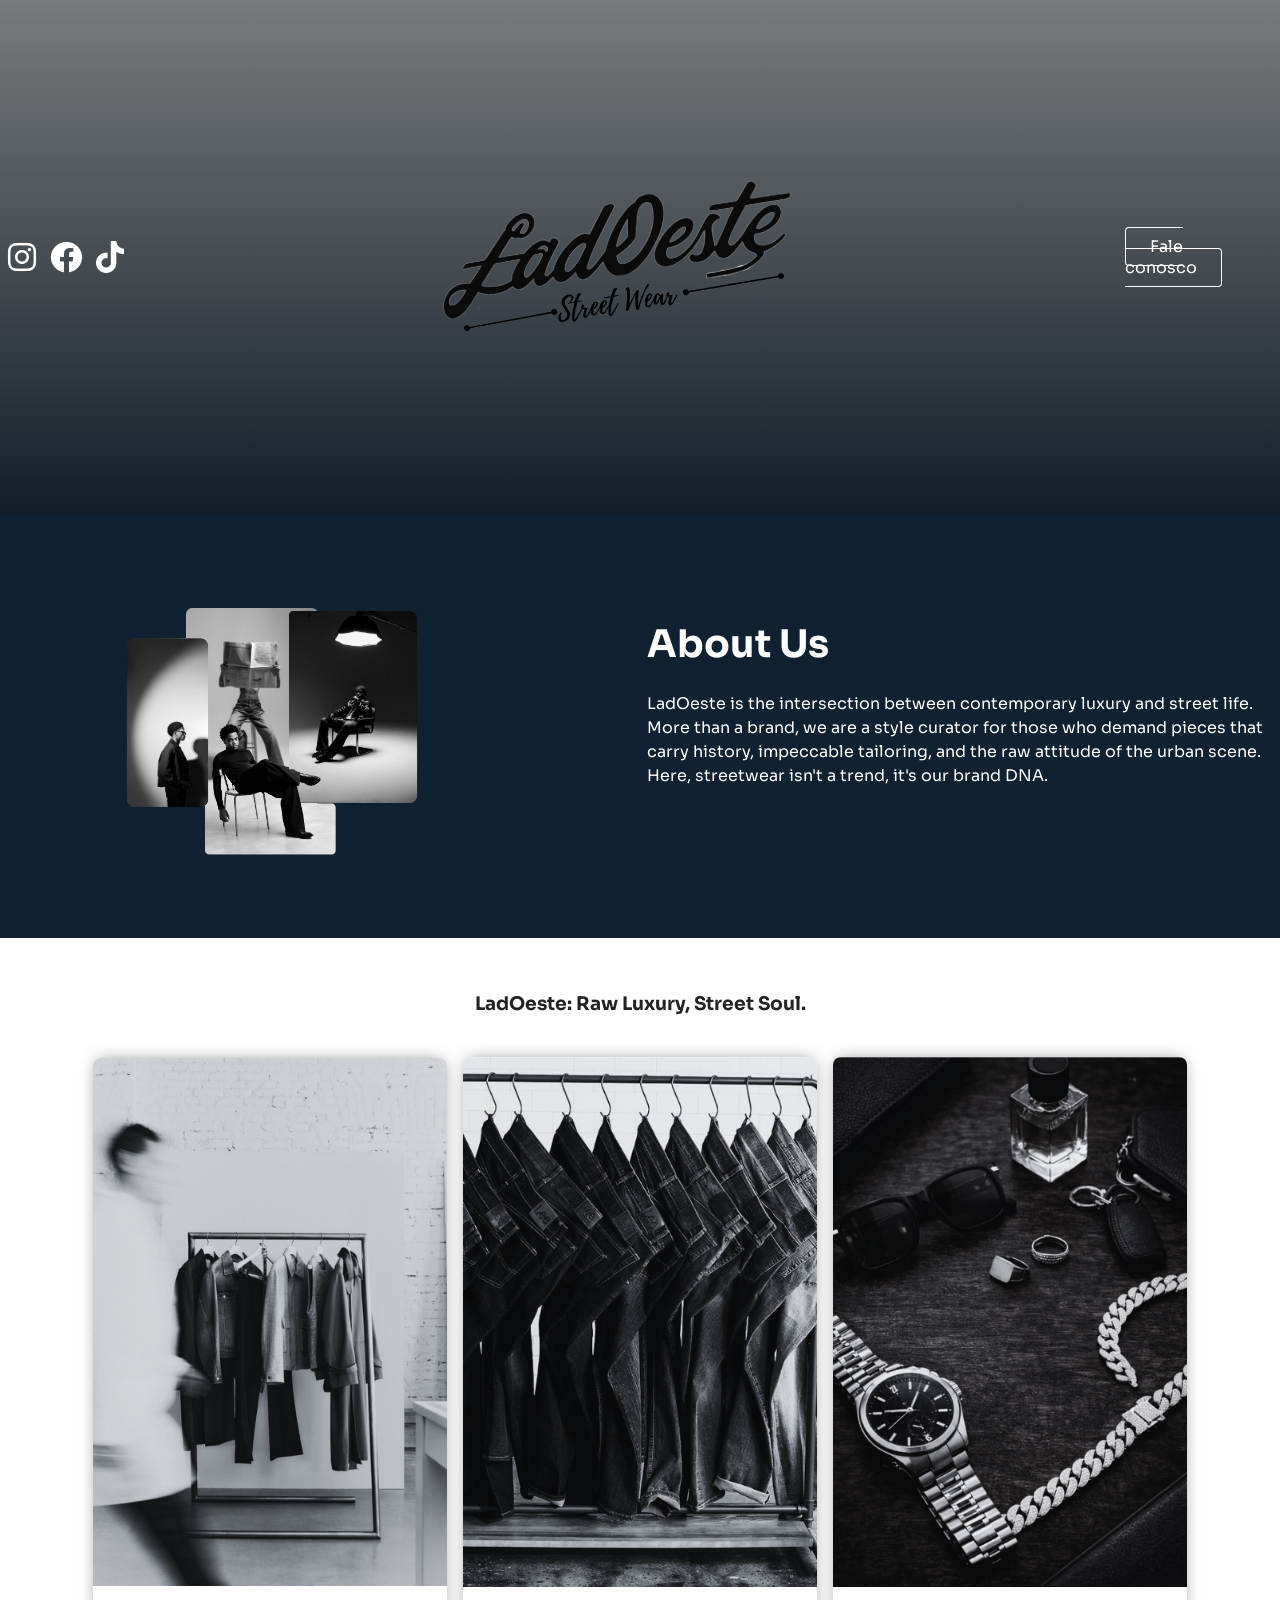
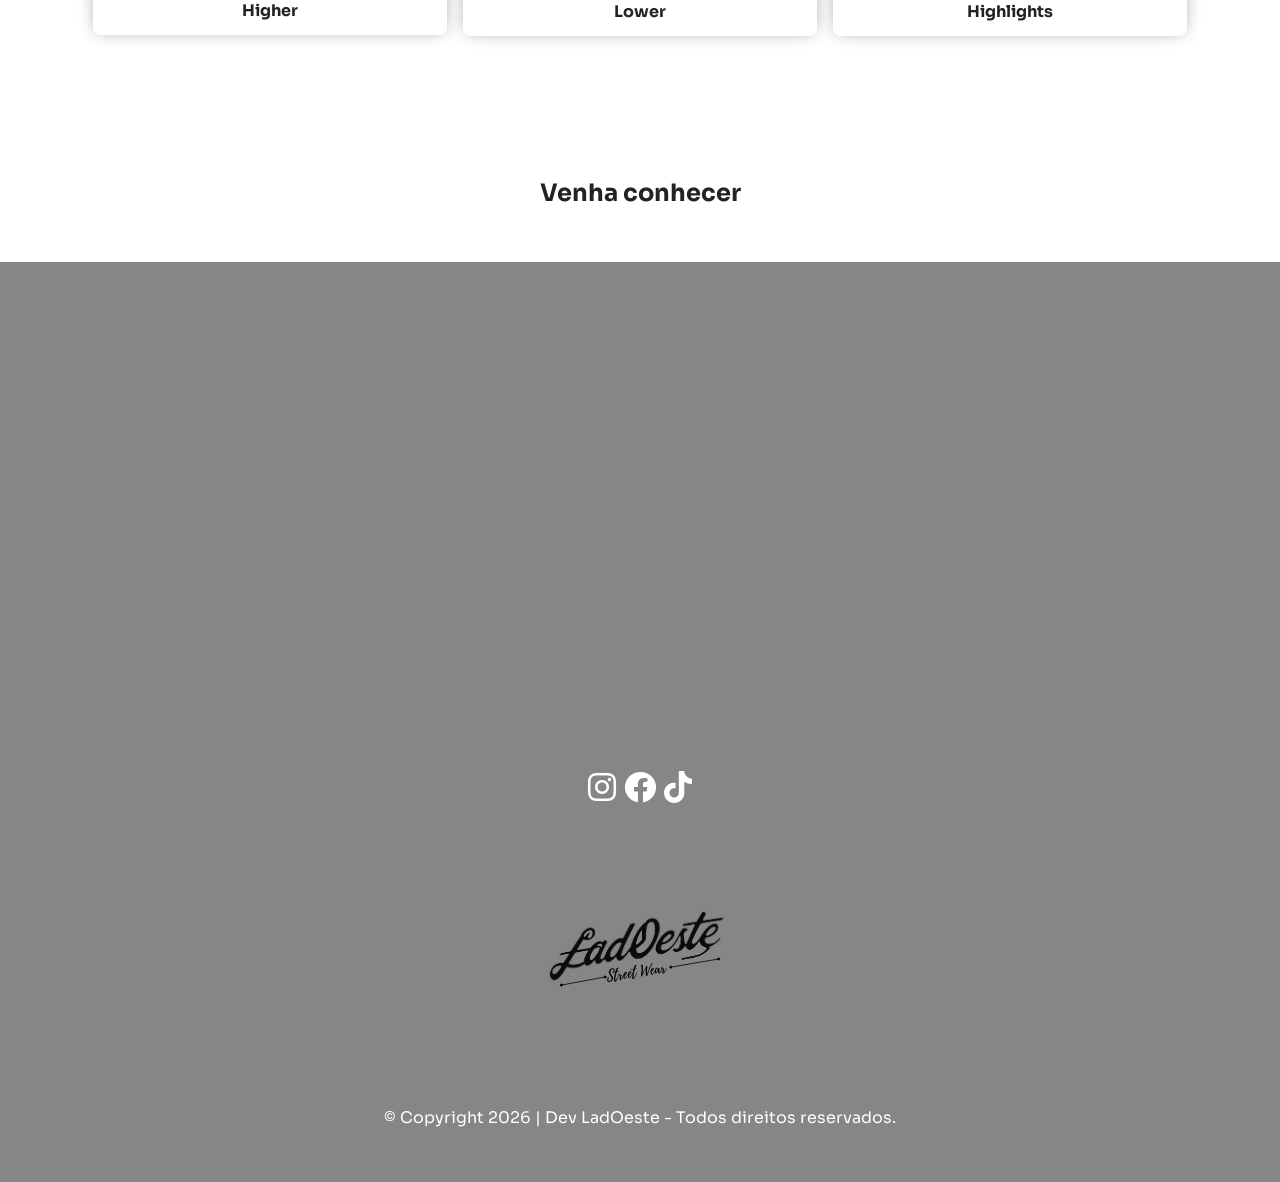
==== Barbearia/index.html @ 5b7f48ea "sdfg" ====
<!DOCTYPE html>
<html lang="pt-br">
<head>
  <meta charset="UTF-8">
  <meta name="viewport" content="width=device-width, initial-scale=1.0">

  <link href="https://unpkg.com/aos@2.3.1/dist/aos.css" rel="stylesheet" />
  <link rel="preconnect" href="https://fonts.googleapis.com" />
  <link rel="preconnect" href="https://fonts.gstatic.com" crossorigin />
  <link href="https://fonts.googleapis.com/css2?family=Sora:wght@300;400;500;600&display=swap" rel="stylesheet" />

  <link rel="stylesheet" href="https://cdnjs.cloudflare.com/ajax/libs/font-awesome/6.0.0-beta3/css/all.min.css" integrity="sha512-Fo3rlrZj/k7ujTnHg4CGR2D7kSs0v4LLanw2qksYuRlEzO+tcaEPQogQ0KaoGN26/zrn20ImR1DfuLWnOo7aBA==" crossorigin="anonymous" referrerpolicy="no-referrer" />

  <link rel="stylesheet" href="style.css" />
  <script src="https://unpkg.com/aos@2.3.1/dist/aos.js"></script>


  <title>Dev LadOeste - Sua loja StreetWear!</title>
</head>
<body>
  <!-- HEADER -->
  <div class="bg-home">
    <header>

      <nav class="header-content container">
        <div class="header-icons" data-aos="fade-down">
          <a href="#">
           <i class="fa-brands fa-instagram fa-2x"></i>   
          </a>
          <a href="#">
            <i class="fa-brands fa-facebook fa-2x"></i>   
          </a>
          <a href="#">
            <i class="fa-brands fa-tiktok fa-2x"></i>   
          </a>
        </div>

        <div class="header-logo" data-aos="fade-up" data-aos-delay="300">
          <img 
            data-aos="flip-up"
            data-aos-delay="300"
            data-aos-duration="1500"
            src="assets/LadOeste.svg" 
            alt="Logo da LadOeste"
          />
        </div>

        <div data-aos="fade-down">
          <a class="header-button" href="#">
            Fale conosco
          </a>
        </div>

      </nav>

    
    </header>

  </div>

  <!-- ABOUT -->
  <section class="about">
    <div class="container about-content">
      <div data-aos="zoom-in" data-aos-delay="100">
        <img class="sobre"
          src="assets/sobre.svg" 
          alt="Imagem sobre a loja"
        />
      </div>

      <div 
        class="about-description"
        data-aos="zoom-out-left" data-aos-delay="250"
      >
        <h2>About Us</h2>
        <p>LadOeste is the intersection between contemporary luxury and street life. More than a brand, we are a style curator for those who demand pieces that carry history, impeccable tailoring, and the raw attitude of the urban scene. Here, streetwear isn't a trend, it's our brand DNA.</p>
      
      </div>

    </div>
  </section>

  <!-- SERVICES -->

  <section class="services">

    <div class="services-content container">
      <h3>LadOeste: Raw Luxury, Street Soul.</h3><br><br>
      
    </div>

    <section class="haircuts">

      <div class="haircut" data-aos="fade-up" data-aos-delay="150">
        <img
          src="assets/cima.png"
          alt="Parte de Cima"
        />
        <div class="haircut-info">
          <strong>Higher</strong>
        </div>
      </div>

      <div class="haircut" data-aos="fade-up" data-aos-delay="250">
        <img
          src="assets/baixo.png"
          alt="Parte de Baixo"
        />
        <div class="haircut-info">
          <strong>Lower</strong>
        </div>
      </div>

      <div class="haircut" data-aos="fade-up" data-aos-delay="400">
        <img
          src="assets/acessorios.png"
          alt="Acessórios"
        />
        <div class="haircut-info">
          <strong>Highlights</strong>

        </div>
      </div>

    </section>

  </section>

  <!-- FOOTER -->

  <div class="services">
    <h2>Venha conhecer</h2>
  </div>

  <iframe
  width="100%"
  src="https://www.google.com/maps/embed?pb=!1m18!1m12!1m3!1d7476.4115143508725!2d-54.58602051703828!3d-20.45674056051272!2m3!1f0!2f0!3f0!3m2!1i1024!2i768!4f13.1!3m3!1m2!1s0x9486e8954ac0b10d%3A0x7149aba0cb5688b8!2sShopping%20Campo%20Grande!5e0!3m2!1sen!2sbr!4v1688840244482!5m2!1sen!2sbr" width="600" height="450" style="border:0;" allowfullscreen="" loading="lazy" referrerpolicy="no-referrer-when-downgrade"></iframe>

  <footer class="footer">
    <div class="footer-icons">
      <a href="#">
        <i class="fa-brands fa-instagram fa-2x"></i>   
       </a>
       <a href="#">
         <i class="fa-brands fa-facebook fa-2x"></i>   
       </a>
       <a href="#">
         <i class="fa-brands fa-tiktok fa-2x"></i>   
       </a>
    </div>

    <div class="footer-logo">
      <img 
        src="assets/LadOeste.svg" 
        alt="Logo LadOeste"
      />
    </div>

    <p>© Copyright 2026 | Dev LadOeste - Todos direitos reservados.</p>
  </footer>

  <!-- Button Whatsapp -->

  <a 
   href="https://api.whatsapp.com/send?phone=5561999639758&text=Quero%20fazer%20um%20site%20hoje!"
   class="btn-whatsapp"
   target="_blank"
   data-aos="zoom-in-up" data-aos-delay="400"
  >
    <img src="assets/whatssapp.svg" alt="Botao whatsapp" />
    <span class="tooltip-text">Tire sua dúvida</span>
  </a>


  <script src="script.js"></script>
</body>
</html>
---- Barbearia/style.css ----
* {
  margin: 0;
  padding: 0;
  box-sizing: border-box;
  outline: 0;
}

header {
  width: 100%;
}

.header-content {
  display: flex;
  align-items: center;
  justify-content: space-between;
}

i {
  color: #FFF;
}

.header-icons {
  display: flex;
  gap: 14px;
}

.header-icons a:hover i {
  animation: translateY 0.8s infinite alternate;
  color: #d34040;
}

@keyframes translateY {
  from {
    transform: translateY(0) scale(1);
  }
  to {
    transform: translateY(-8px) scale(1.1);
  }
}
.header-button {
  border: 1px solid #FFF;
  padding: 8px 24px;
  border-radius: 4px;
  color: #FFF;
  background-color: transparent;
  transition: background-color 0.8s;
}

.header-button:hover {
  border: 1px solid #d34040;
  background-color: #d34040;
}

.header-logo {
  display: flex;
  align-items: center;
  justify-content: center;
  margin-top: 14px;
}
@media screen and (max-width: 768px) {
  .header-content {
    width: 100%;
    flex-direction: column;
    align-items: center;
    justify-content: center;
  }
  .header-content i {
    margin-top: 16px;
    font-size: 34px;
  }
  .header-logo img {
    width: 160px;
    margin-top: 10px;
  }
  .header-button {
    display: none;
  }
}
.container {
  max-width: 1440px;
  margin: 0 auto;
  padding: 0 8px;
}

.bg-home {
  position: relative;
}

.bg-home::before {
  content: "";
  display: block;
  position: absolute;
  background-image: linear-gradient(to bottom, rgba(6, 18, 30, 0.1), #06121e), url("./assets/bg.jpg");
  left: 0;
  top: 0;
  width: 100%;
  height: 100%;
  z-index: -1;
  background-size: cover;
  background-repeat: no-repeat;
  background-position: 50% 0;
  opacity: 0.9;
}

.hero {
  color: #FFF;
  min-height: 80vh;
  display: flex;
  flex-direction: column;
  align-items: center;
  justify-content: center;
  padding: 14px;
}
.hero h1 {
  text-align: center;
  line-height: 150%;
  max-width: 940px;
  font-size: 46px;
}
.hero p {
  text-align: center;
  margin: 14px 0;
}

.button-contact {
  padding: 14px 28px;
  color: #FFF;
  background-color: #d94140;
  border: 0;
  font-size: 18px;
  font-weight: 600;
  margin: 14px 0;
}

.button-contact:hover {
  animation: scaleButton 0.8s alternate infinite;
}

@keyframes scaleButton {
  from {
    transform: scale(1);
  }
  to {
    transform: scale(1.07);
  }
}
@media screen and (max-width: 768px) {
  .hero {
    min-height: 60vh;
  }
  .hero h1 {
    font-size: 34px;
    padding: 0 14px;
    width: 100%;
  }
  .hero p {
    font-size: 14px;
  }
}
@media screen and (max-width: 480px) {
  .hero h1 {
    font-size: 24px;
  }
}
.about {
  background-color: #102131;
  overflow: hidden;
  color: #FFF;
}

.about-content {
  display: flex;
  align-items: center;
  justify-content: center;
  gap: 14px;
  padding: 34px 14px 64px 14px;
}
.about-content img {
  max-width: 570px;
}

.about-content div {
  flex: 1;
}

.about-description h2 {
  font-size: 38px;
  margin-bottom: 24px;
}
.about-description p {
  margin-bottom: 14px;
  line-height: 150%;
}

@media screen and (max-width: 768px) {
  .about-content {
    flex-direction: column;
  }
}
.services {
  background-color: #FFF;
  color: #232224;
  display: flex;
  flex-direction: column;
  align-items: center;
  justify-content: center;
  padding: 54px 14px;
}

.services-content h2 {
  text-transform: uppercase;
  text-align: center;
  font-size: 38px;
  margin-bottom: 14px;
}

.services-content p {
  line-height: 150%;
  margin-bottom: 14px;
  text-align: center;
  max-width: 780px;
}

.haircuts {
  display: flex;
  justify-content: center;
  align-items: center;
  gap: 16px;
  padding: 0 44px 34px 44px;
}

.haircut {
  flex: 1;
  display: flex;
  flex-direction: column;
  background-color: #FFF;
  border-radius: 8px;
  box-shadow: 0px -1px 17px -4px rgba(0, 0, 0, 0.45);
  overflow: hidden;
}
.haircut img {
  width: 100%;
  max-width: 354px;
  transition: transform 0.2s;
}

.haircut img:hover {
  transform: scale(1.2);
  z-index: 1;
}

.haircut-info {
  width: 100%;
  display: flex;
  justify-content: center;
  padding: 14px;
  background-color: #FFF;
  z-index: 99;
  text-align: center;
  
}

.haircut-info button {
  color: #FFF;
  background-color: #d94140;
  padding: 4px 8px;
  border-radius: 4px;
  border: 0;
  cursor: default;
}

@media screen and (max-width: 768px) {
  .haircuts {
    flex-direction: column;
  }
  .haircut img {
    max-width: 740px;
  }
}
.footer {
  display: flex;
  flex-direction: column;
  align-items: center;
  justify-content: center;
  padding: 54px 0;
  gap: 24px;
  color: #ffffff;
}

.footer-icons {
  display: flex;
  gap: 8px;
  color: #FFF;
}

.footer-logo img{
    width: 200px;
}

.btn-whatsapp {
  position: fixed;
  bottom: 14px;
  right: 24px;
  z-index: 99;
}
.btn-whatsapp img {
  max-width: 74px;
  transition: transform 0.4s;
}
.btn-whatsapp img:hover {
  transform: scale(1.1);
}

.btn-whatsapp .tooltip-text {
  visibility: hidden;
  position: absolute;
  width: 120px;
  top: 8px;
  left: -144px;
  padding: 6px;
  border-radius: 8px;
  text-align: center;
  background-color: #232224;
  color: #FFF;
  opacity: 0;
  transition: opacity 0.4s;
}

.btn-whatsapp:hover .tooltip-text {
  visibility: visible;
  opacity: 1;
}

@media screen and (max-width: 768px) {
  .btn-whatsapp img {
    max-width: 64px;
  }
}
body {
  font-family: "Sora", sans-serif;
  width: 100%;
  height: 100vh;
  position: relative;
  background-color: #858686;
  cursor: url("./assets/pont.png"), auto;
}

button {
  font-family: "Sora", sans-serif;
  cursor: pointer;
}

svg {
  width: 100%;
}

img {
  width: 40%;
  height: auto;
}

a {
  cursor: pointer;
  text-decoration: none;
}/*# sourceMappingURL=style.css.map */

.sobre{
  width: 900px;
}
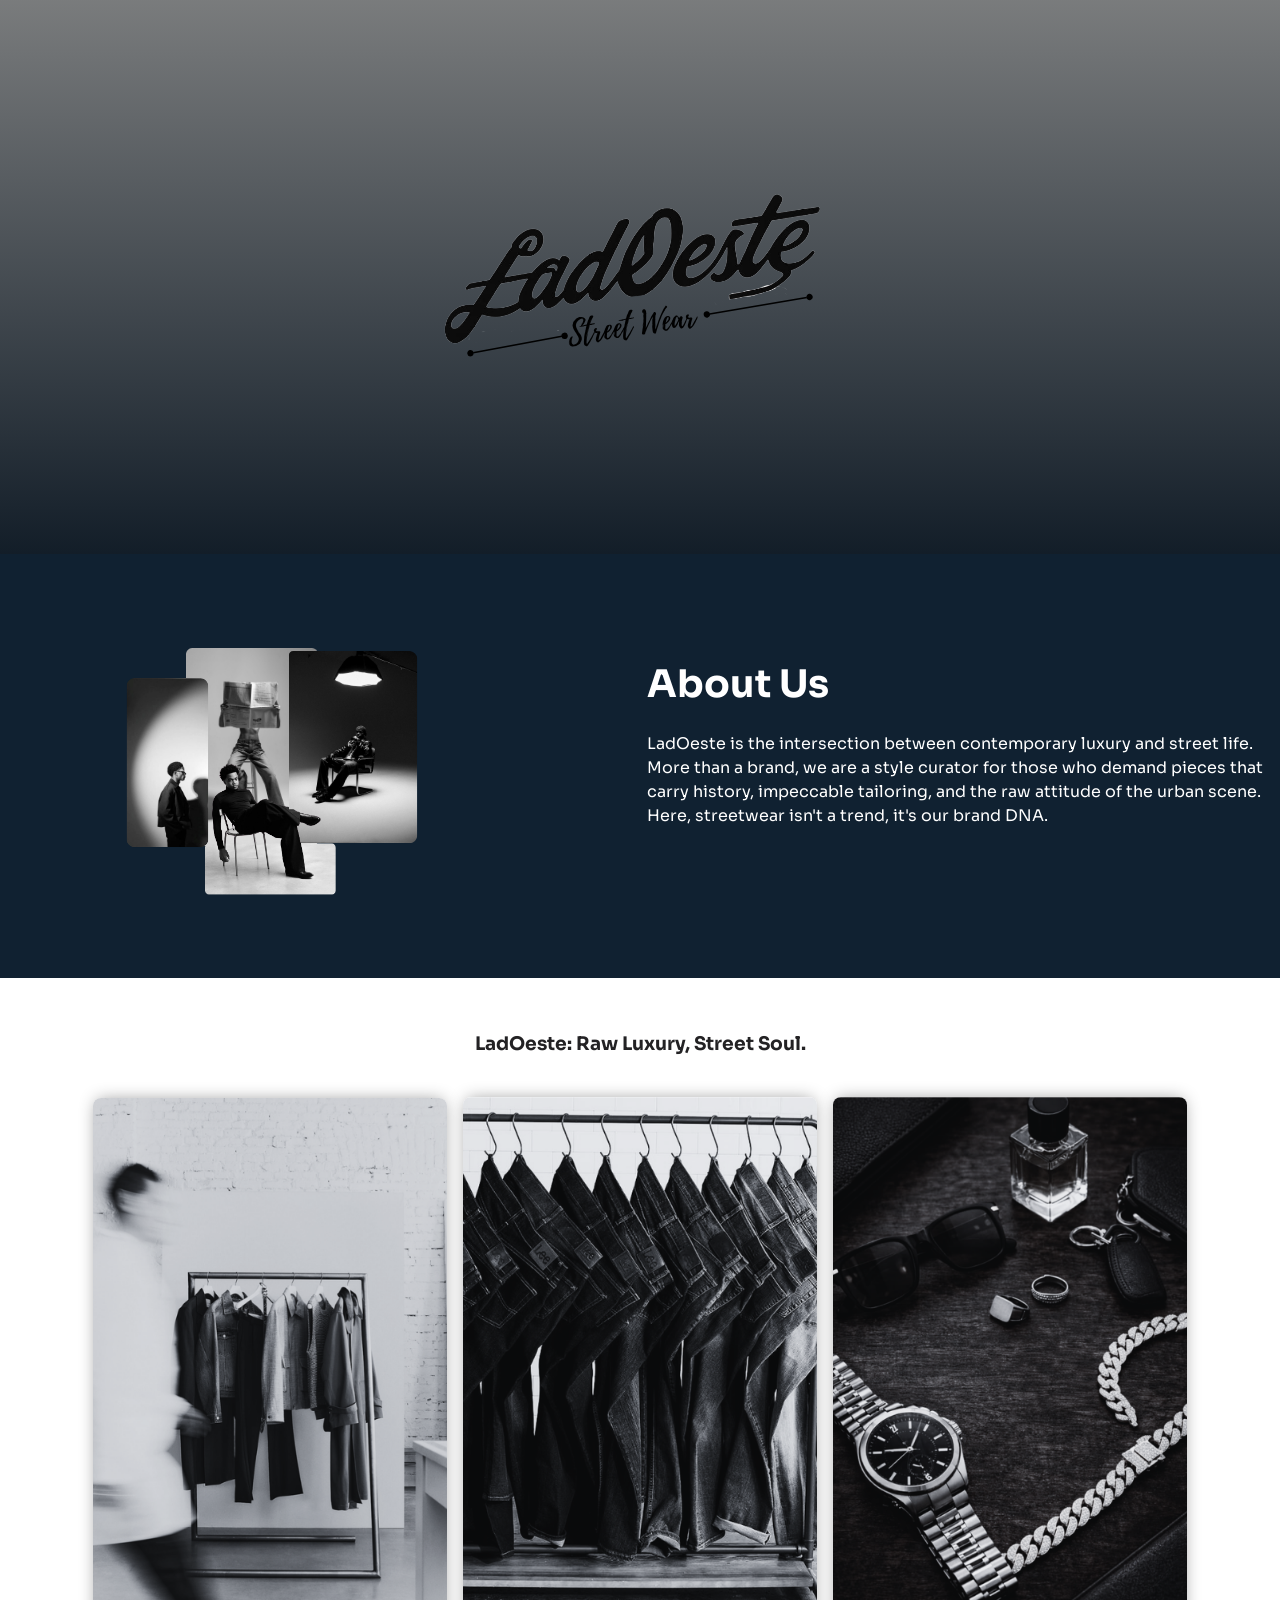
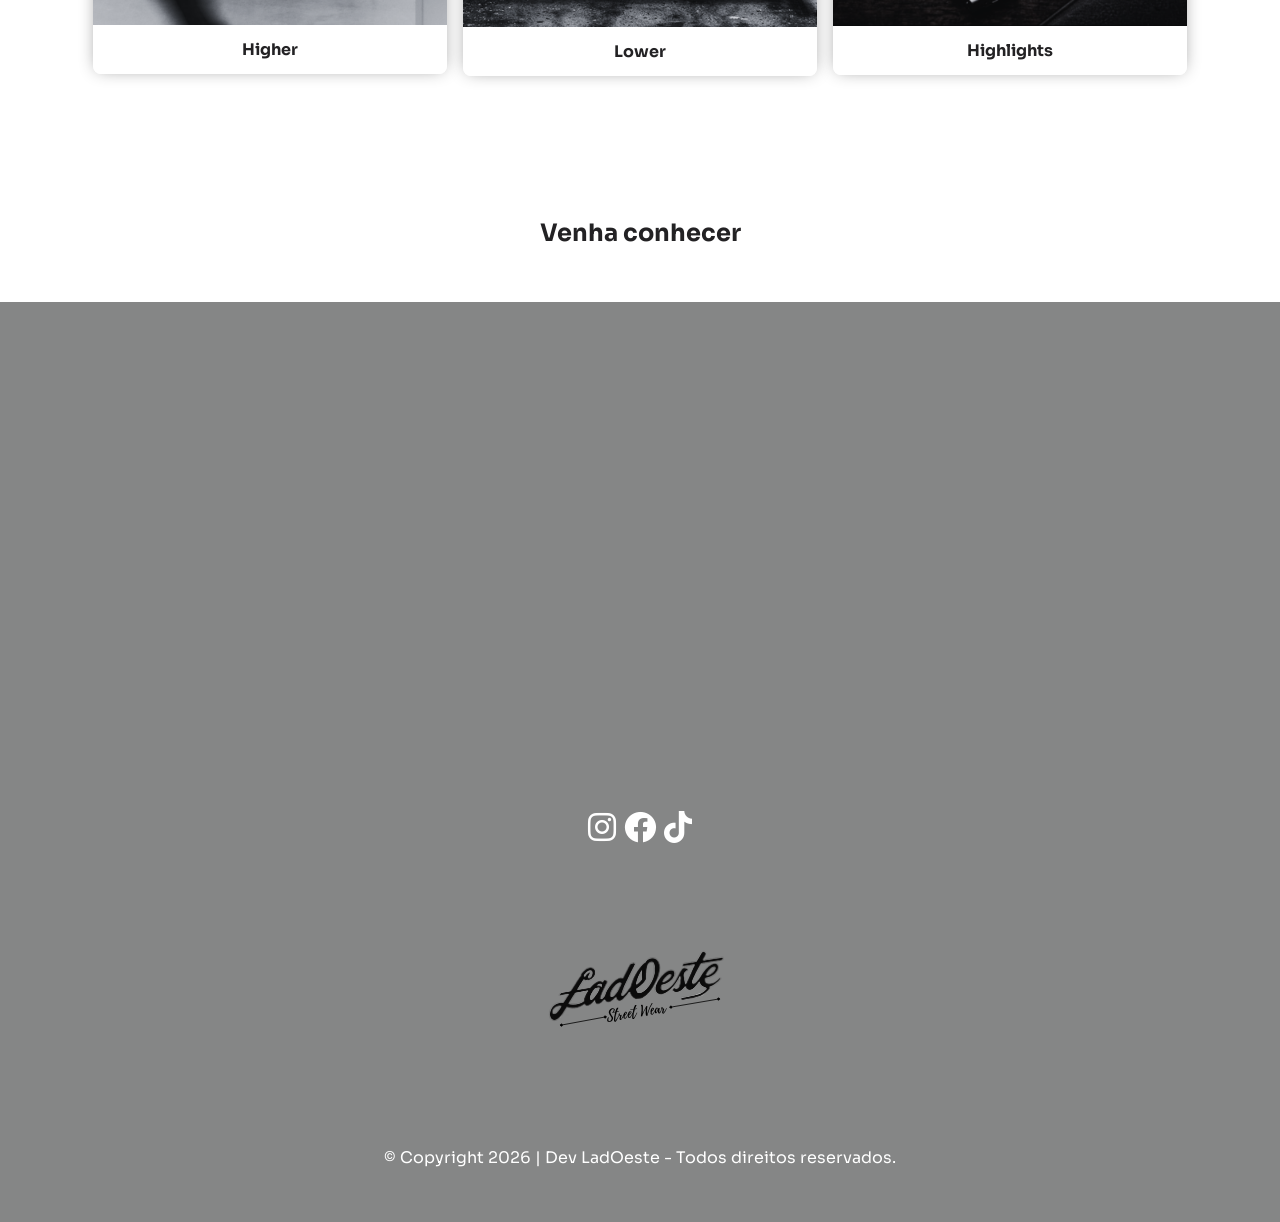
==== commit b6e95580: "Merge branch 'main' of https://github.com/arlinsonsant0s/LadOeste" ====
--- a/Barbearia/index.html
+++ b/Barbearia/index.html
@@ -24,15 +24,7 @@
 
       <nav class="header-content container">
         <div class="header-icons" data-aos="fade-down">
-          <a href="#">
-           <i class="fa-brands fa-instagram fa-2x"></i>   
-          </a>
-          <a href="#">
-            <i class="fa-brands fa-facebook fa-2x"></i>   
-          </a>
-          <a href="#">
-            <i class="fa-brands fa-tiktok fa-2x"></i>   
-          </a>
+         
         </div>
 
         <div class="header-logo" data-aos="fade-up" data-aos-delay="300">
@@ -46,9 +38,7 @@
         </div>
 
         <div data-aos="fade-down">
-          <a class="header-button" href="#">
-            Fale conosco
-          </a>
+          
         </div>
 
       </nav>
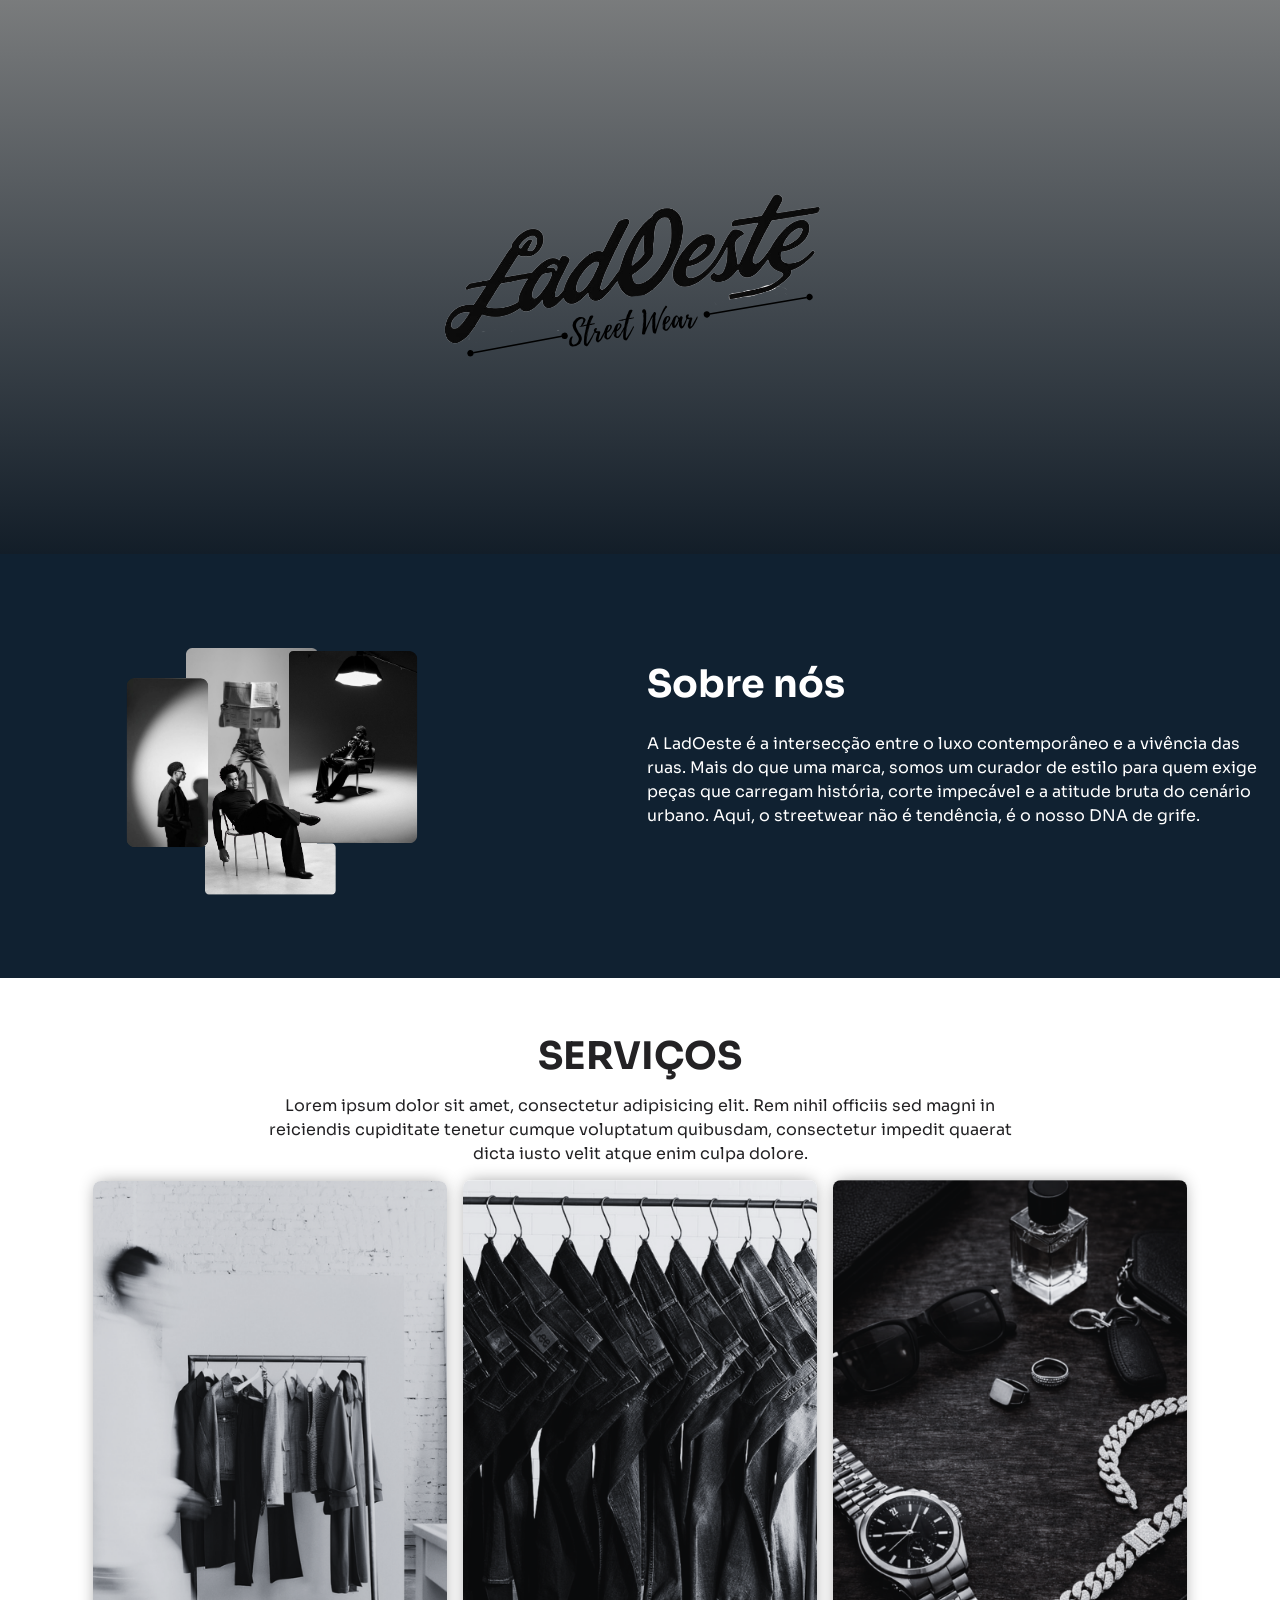
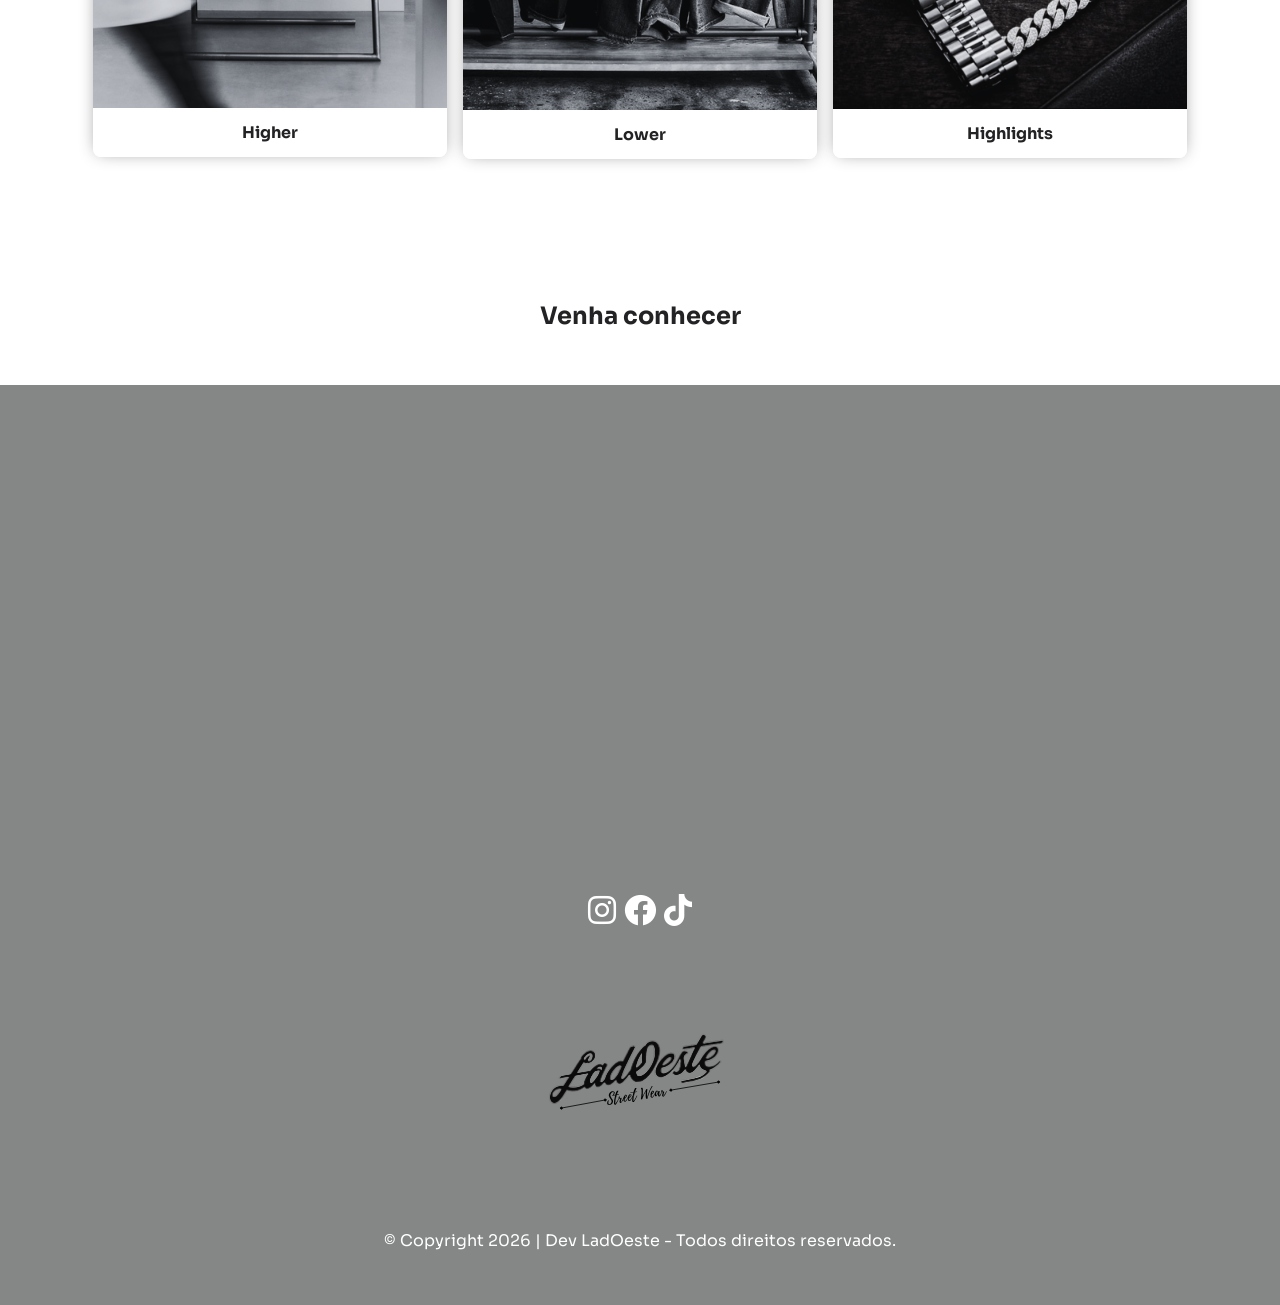
==== commit 09c04943: "oipa" ====
--- a/Barbearia/index.html
+++ b/Barbearia/index.html
@@ -62,8 +62,8 @@
         class="about-description"
         data-aos="zoom-out-left" data-aos-delay="250"
       >
-        <h2>About Us</h2>
-        <p>LadOeste is the intersection between contemporary luxury and street life. More than a brand, we are a style curator for those who demand pieces that carry history, impeccable tailoring, and the raw attitude of the urban scene. Here, streetwear isn't a trend, it's our brand DNA.</p>
+        <h2>Sobre nós</h2>
+        <p>A LadOeste é a intersecção entre o luxo contemporâneo e a vivência das ruas. Mais do que uma marca, somos um curador de estilo para quem exige peças que carregam história, corte impecável e a atitude bruta do cenário urbano. Aqui, o streetwear não é tendência, é o nosso DNA de grife.</p>
       
       </div>
 
@@ -75,8 +75,8 @@
   <section class="services">
 
     <div class="services-content container">
-      <h3>LadOeste: Raw Luxury, Street Soul.</h3><br><br>
-      
+      <h2>Serviços</h2>
+      <p>Lorem ipsum dolor sit amet, consectetur adipisicing elit. Rem nihil officiis sed magni in reiciendis cupiditate tenetur cumque voluptatum quibusdam, consectetur impedit quaerat dicta iusto velit atque enim culpa dolore.</p>
     </div>
 
     <section class="haircuts">
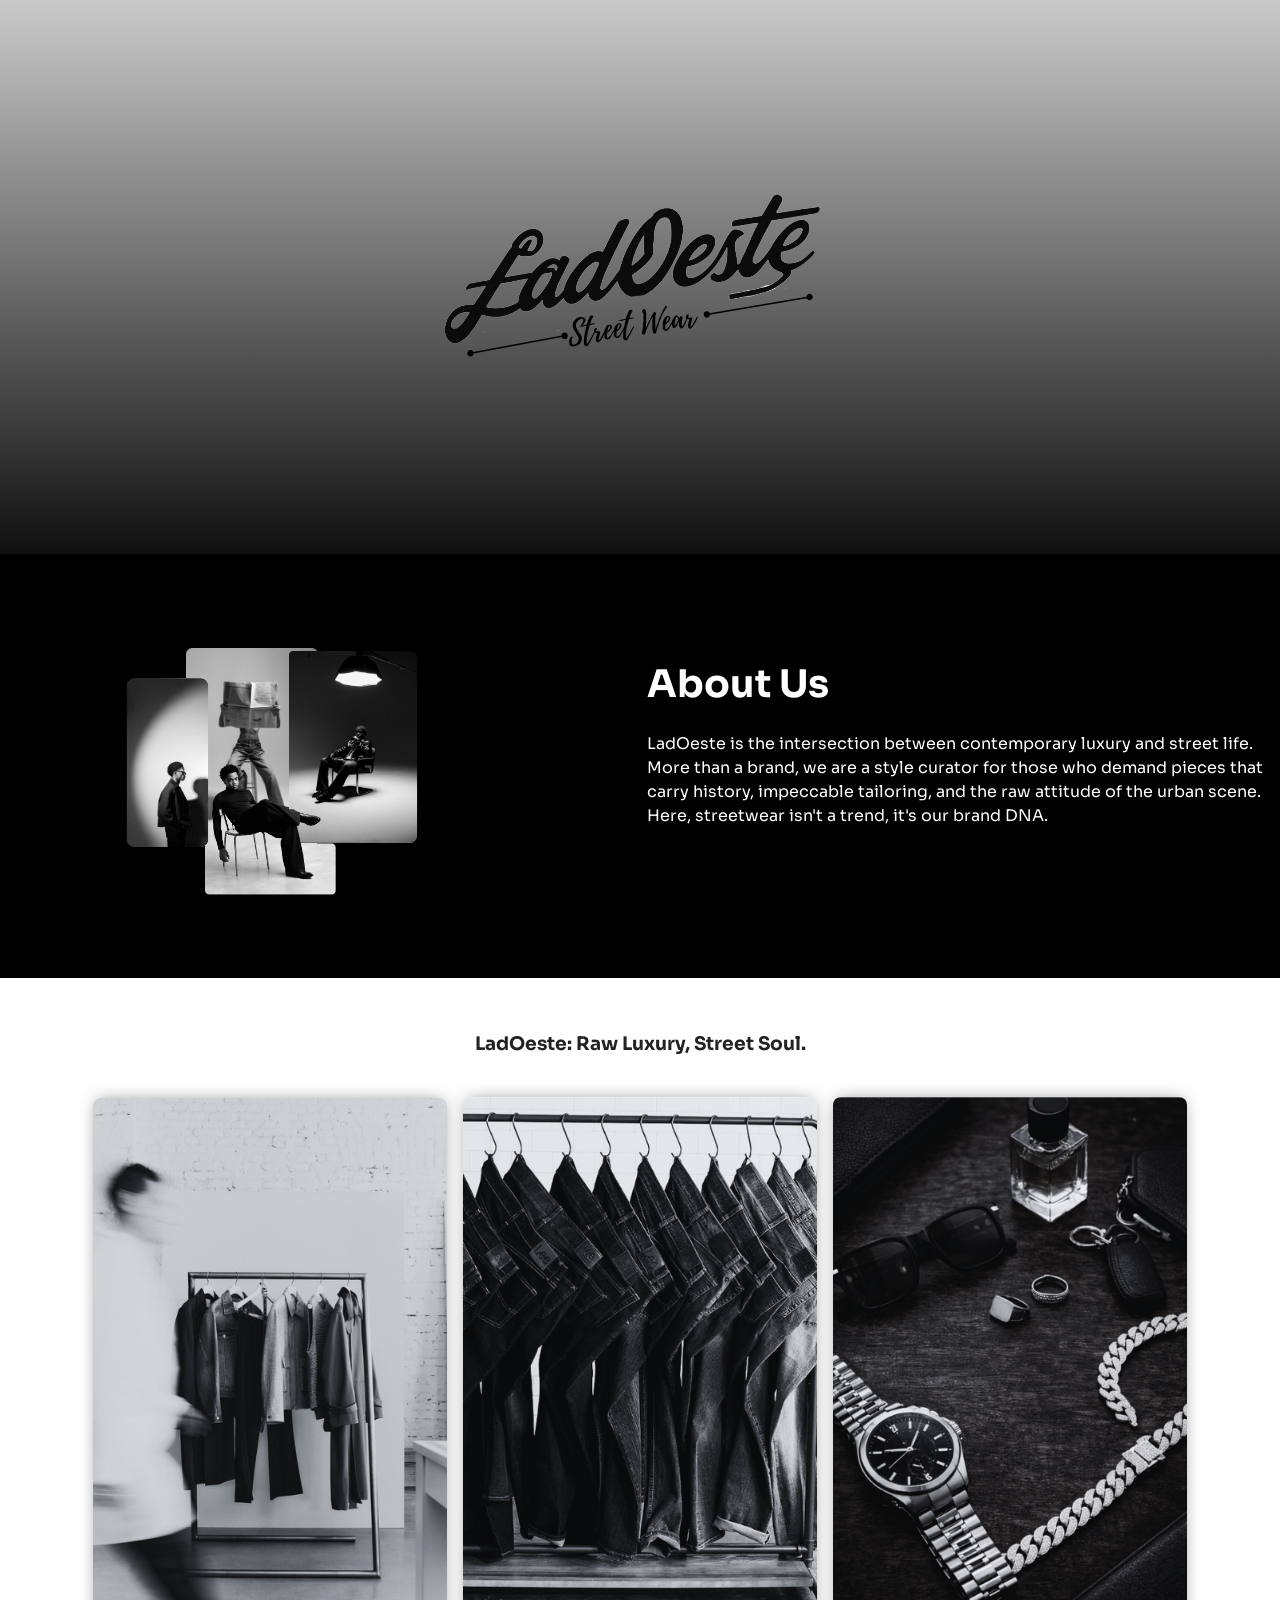
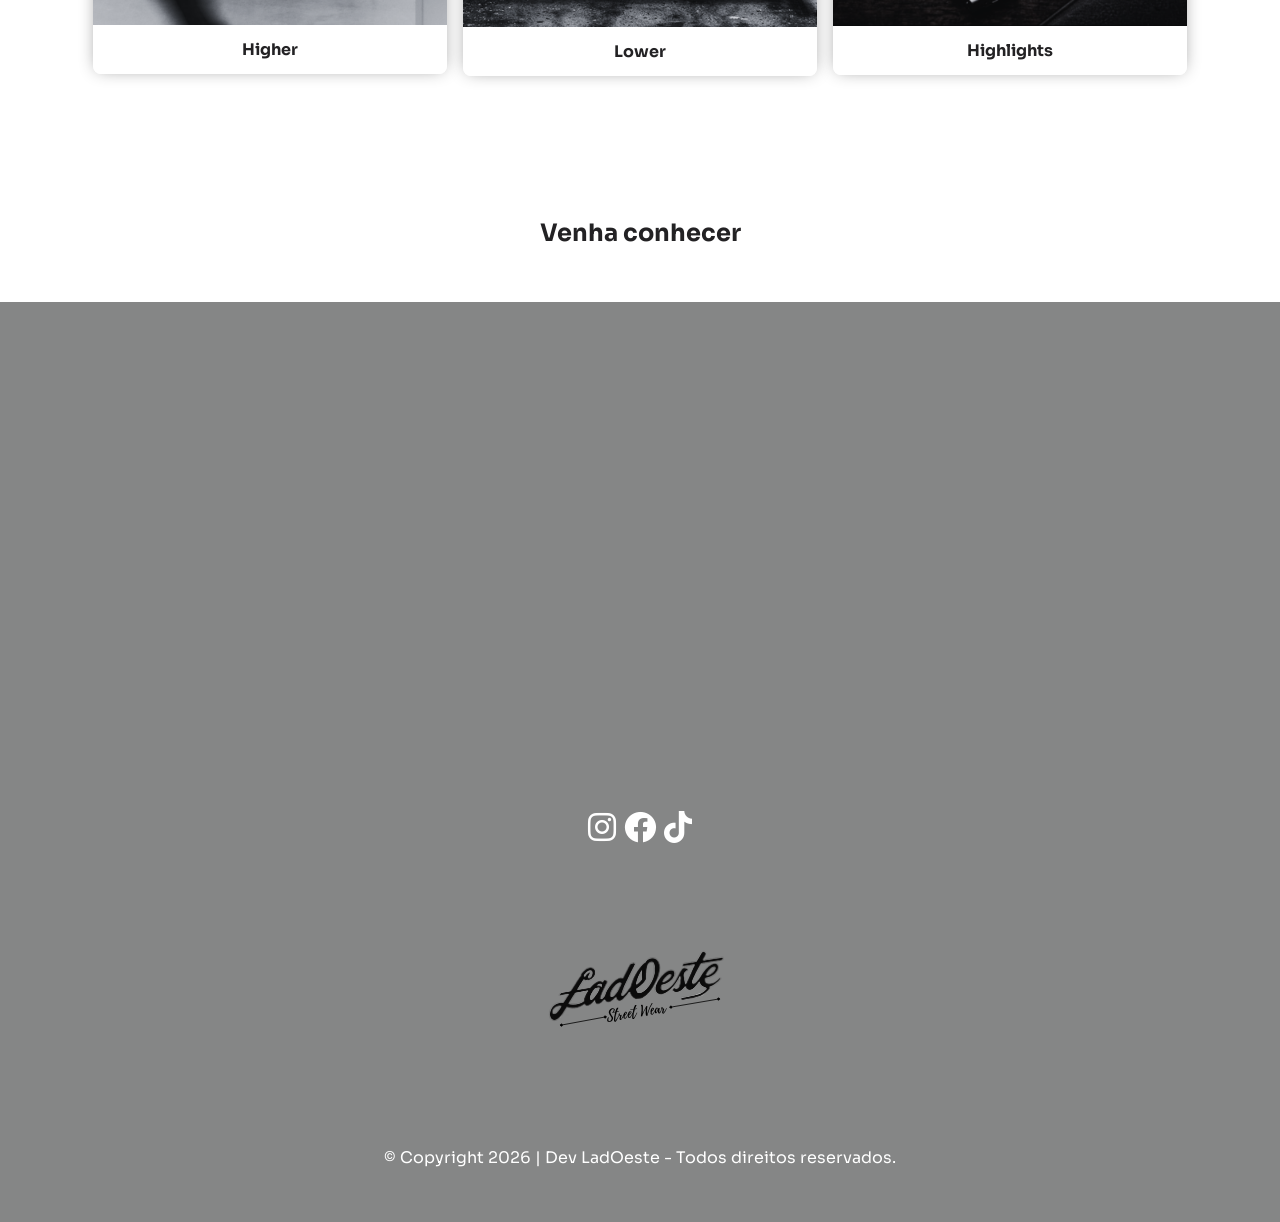
==== commit eba6f155: "ble" ====
--- a/Barbearia/index.html
+++ b/Barbearia/index.html
@@ -62,8 +62,8 @@
         class="about-description"
         data-aos="zoom-out-left" data-aos-delay="250"
       >
-        <h2>Sobre nós</h2>
-        <p>A LadOeste é a intersecção entre o luxo contemporâneo e a vivência das ruas. Mais do que uma marca, somos um curador de estilo para quem exige peças que carregam história, corte impecável e a atitude bruta do cenário urbano. Aqui, o streetwear não é tendência, é o nosso DNA de grife.</p>
+        <h2>About Us</h2>
+        <p>LadOeste is the intersection between contemporary luxury and street life. More than a brand, we are a style curator for those who demand pieces that carry history, impeccable tailoring, and the raw attitude of the urban scene. Here, streetwear isn't a trend, it's our brand DNA.</p>
       
       </div>
 
@@ -75,8 +75,8 @@
   <section class="services">
 
     <div class="services-content container">
-      <h2>Serviços</h2>
-      <p>Lorem ipsum dolor sit amet, consectetur adipisicing elit. Rem nihil officiis sed magni in reiciendis cupiditate tenetur cumque voluptatum quibusdam, consectetur impedit quaerat dicta iusto velit atque enim culpa dolore.</p>
+      <h3>LadOeste: Raw Luxury, Street Soul.</h3><br><br>
+      
     </div>
 
     <section class="haircuts">
@@ -124,8 +124,7 @@
 
   <iframe
   width="100%"
-  src="https://www.google.com/maps/embed?pb=!1m18!1m12!1m3!1d7476.4115143508725!2d-54.58602051703828!3d-20.45674056051272!2m3!1f0!2f0!3f0!3m2!1i1024!2i768!4f13.1!3m3!1m2!1s0x9486e8954ac0b10d%3A0x7149aba0cb5688b8!2sShopping%20Campo%20Grande!5e0!3m2!1sen!2sbr!4v1688840244482!5m2!1sen!2sbr" width="600" height="450" style="border:0;" allowfullscreen="" loading="lazy" referrerpolicy="no-referrer-when-downgrade"></iframe>
-
+  src="https://www.google.com/maps/embed?pb=!1m18!1m12!1m3!1d533419.5357031153!2d83.75335493916658!3d28.56071169469972!2m3!1f0!2f0!3f0!3m2!1i1024!2i768!4f13.1!3m3!1m2!1s0x3995e8c77d2e68cf%3A0x34a29abcd0cc86de!2sNepal!5e0!3m2!1spt-BR!2sbr!4v1778099627930!5m2!1spt-BR!2sbr" width="600" height="450" style="border:0;" allowfullscreen="" loading="lazy" referrerpolicy="no-referrer-when-downgrade"></iframe>
   <footer class="footer">
     <div class="footer-icons">
       <a href="#">
--- a/Barbearia/style.css
+++ b/Barbearia/style.css
@@ -90,7 +90,7 @@
   content: "";
   display: block;
   position: absolute;
-  background-image: linear-gradient(to bottom, rgba(6, 18, 30, 0.1), #06121e), url("./assets/bg.jpg");
+  background-image: linear-gradient(to bottom, rgba(255, 255, 255, 0.623), #030303), url("./assets/bg.jpg");
   left: 0;
   top: 0;
   width: 100%;
@@ -163,9 +163,10 @@
   }
 }
 .about {
-  background-color: #102131;
+  background-color: #000000;
   overflow: hidden;
   color: #FFF;
+  background-image: url("./assets/fundo.png");
 }
 
 .about-content {
@@ -343,6 +344,7 @@
   position: relative;
   background-color: #858686;
   cursor: url("./assets/pont.png"), auto;
+  
 }
 
 button {
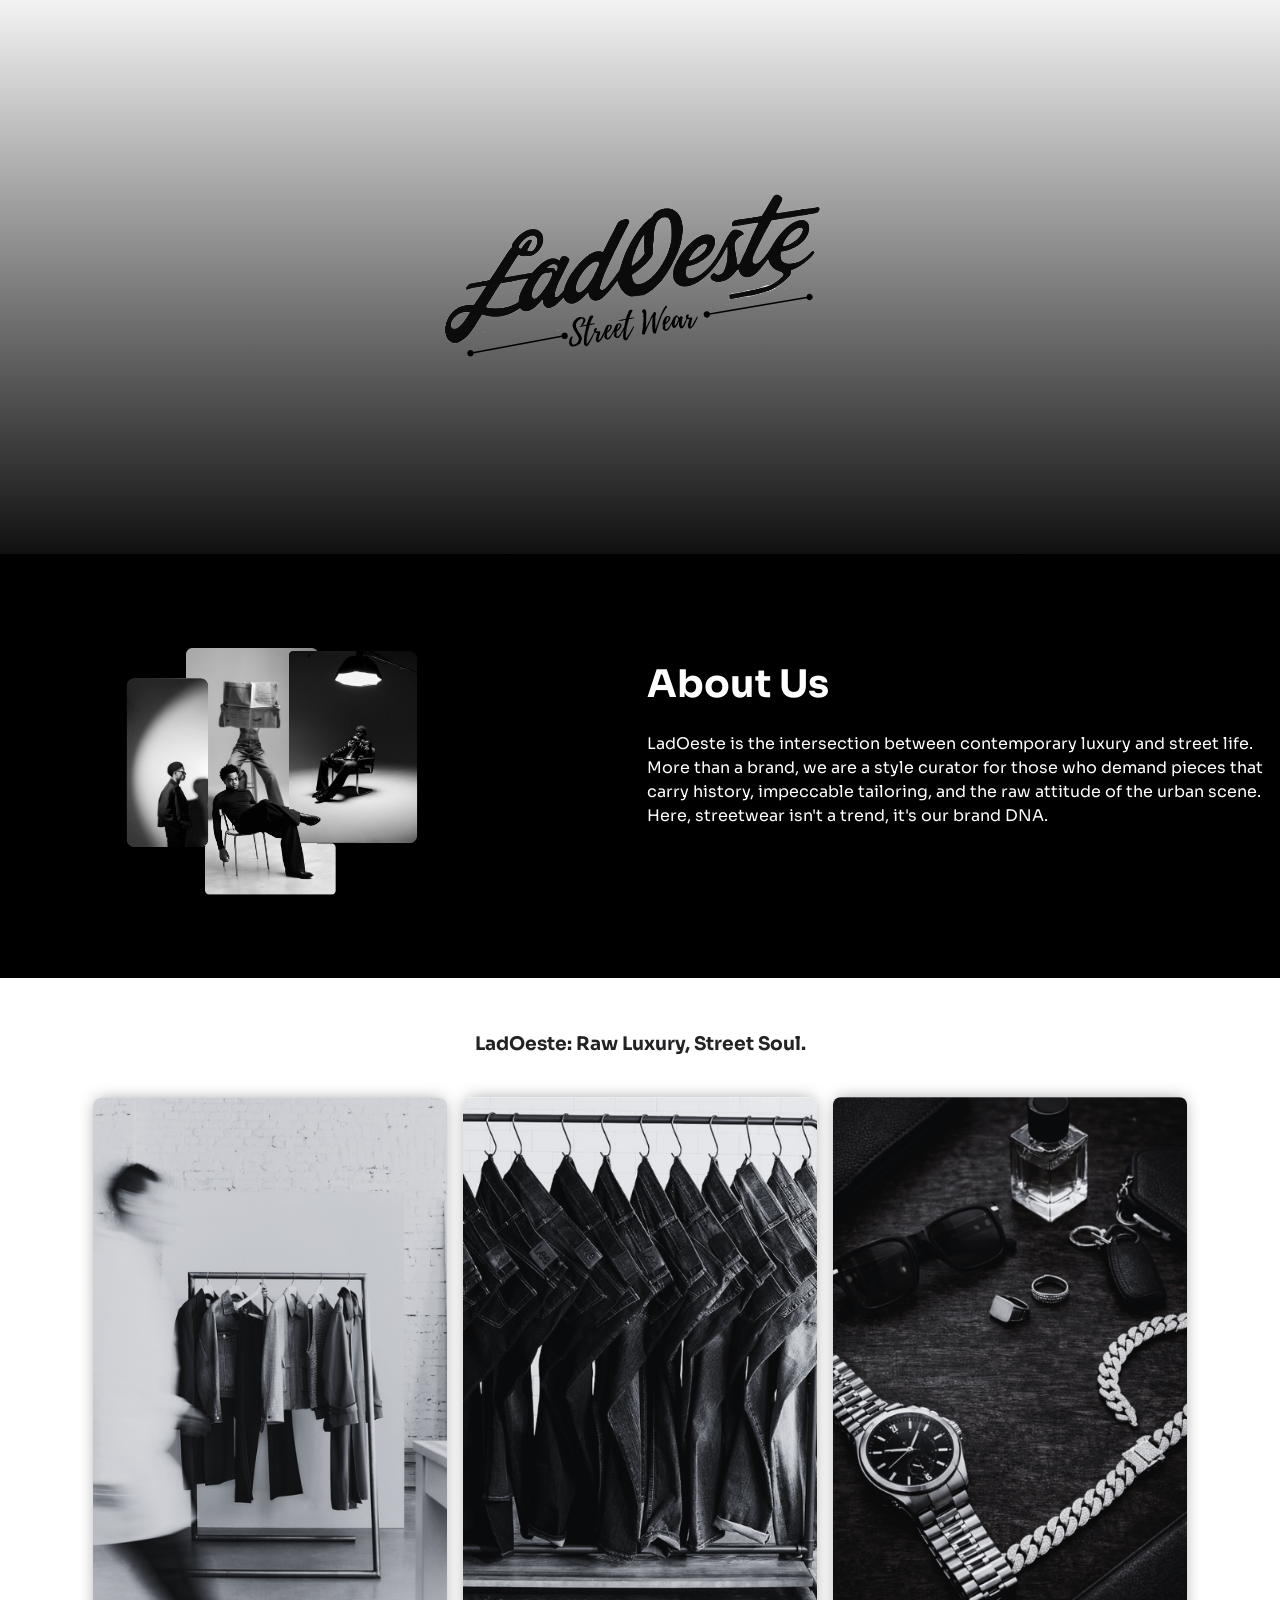
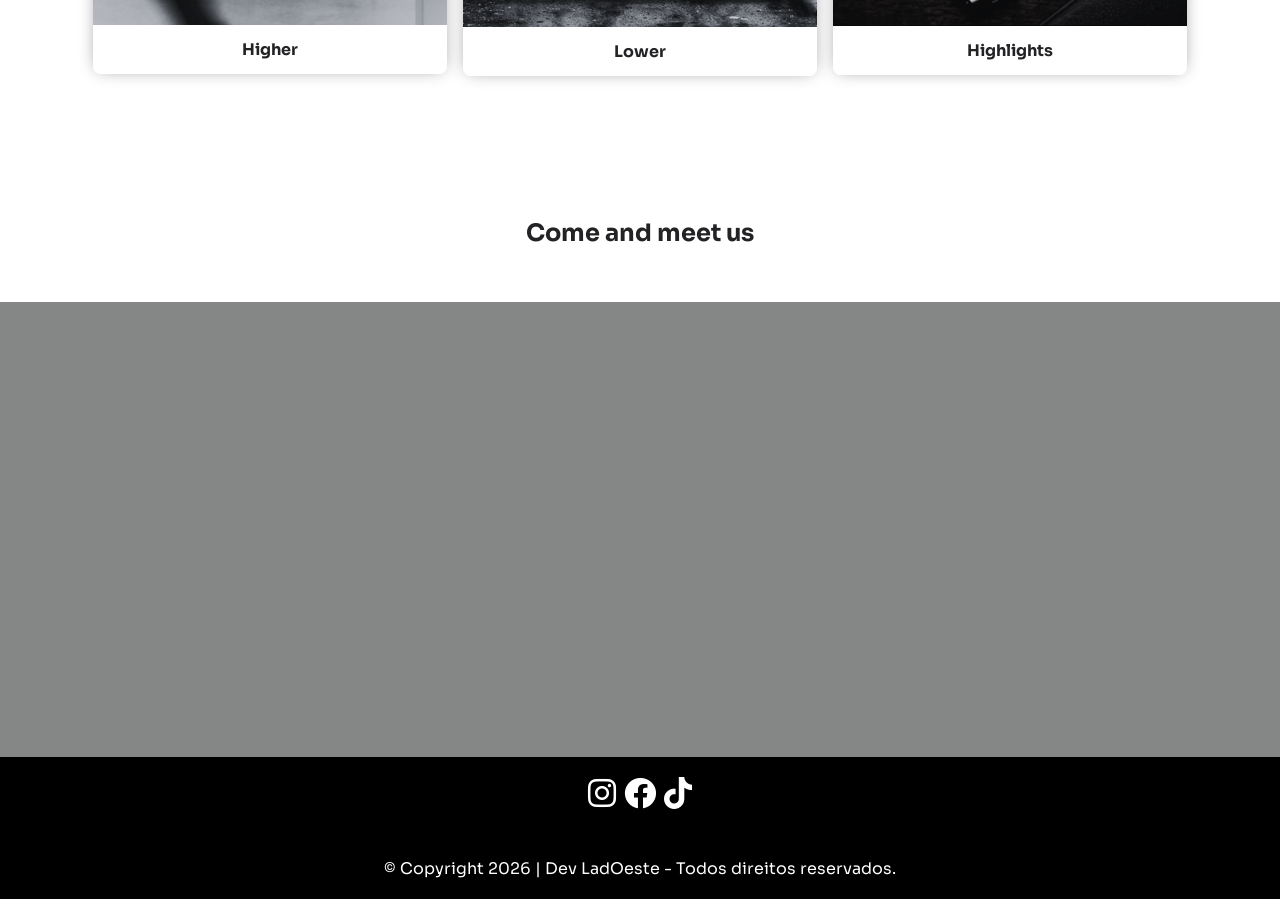
==== commit 53cf577b: "ble" ====
--- a/Barbearia/index.html
+++ b/Barbearia/index.html
@@ -119,12 +119,12 @@
   <!-- FOOTER -->
 
   <div class="services">
-    <h2>Venha conhecer</h2>
+    <h2>Come and meet us</h2>
   </div>
 
-  <iframe
-  width="100%"
-  src="https://www.google.com/maps/embed?pb=!1m18!1m12!1m3!1d533419.5357031153!2d83.75335493916658!3d28.56071169469972!2m3!1f0!2f0!3f0!3m2!1i1024!2i768!4f13.1!3m3!1m2!1s0x3995e8c77d2e68cf%3A0x34a29abcd0cc86de!2sNepal!5e0!3m2!1spt-BR!2sbr!4v1778099627930!5m2!1spt-BR!2sbr" width="600" height="450" style="border:0;" allowfullscreen="" loading="lazy" referrerpolicy="no-referrer-when-downgrade"></iframe>
+ <iframe 
+ width="100%"
+ src="https://www.google.com/maps/embed?pb=!1m18!1m12!1m3!1d57482.22371087891!2d-80.26659298183424!3d25.7824854864438!2m3!1f0!2f0!3f0!3m2!1i1024!2i768!4f13.1!3m3!1m2!1s0x88d9b0a20ec8c111%3A0xff96f271ddad4f65!2zTWlhbWksIEZsw7NyaWRhLCBFVUE!5e0!3m2!1spt-BR!2sbr!4v1778173539237!5m2!1spt-BR!2sbr" width="600" height="450" style="border:0;" allowfullscreen="" loading="lazy" referrerpolicy="no-referrer-when-downgrade"></iframe>
   <footer class="footer">
     <div class="footer-icons">
       <a href="#">
@@ -137,12 +137,8 @@
          <i class="fa-brands fa-tiktok fa-2x"></i>   
        </a>
     </div>
-
     <div class="footer-logo">
-      <img 
-        src="assets/LadOeste.svg" 
-        alt="Logo LadOeste"
-      />
+     
     </div>
 
     <p>© Copyright 2026 | Dev LadOeste - Todos direitos reservados.</p>
@@ -151,13 +147,13 @@
   <!-- Button Whatsapp -->
 
   <a 
-   href="https://api.whatsapp.com/send?phone=5561999639758&text=Quero%20fazer%20um%20site%20hoje!"
+   href="https://api.whatsapp.com/send?phone=5561992385579&text=Quero%20fazer%20um%20pedido%20hoje!"
    class="btn-whatsapp"
    target="_blank"
    data-aos="zoom-in-up" data-aos-delay="400"
   >
     <img src="assets/whatssapp.svg" alt="Botao whatsapp" />
-    <span class="tooltip-text">Tire sua dúvida</span>
+    <span class="tooltip-text">Contact us</span>
   </a>
 
 
--- a/Barbearia/style.css
+++ b/Barbearia/style.css
@@ -90,7 +90,7 @@
   content: "";
   display: block;
   position: absolute;
-  background-image: linear-gradient(to bottom, rgba(255, 255, 255, 0.623), #030303), url("./assets/bg.jpg");
+  background-image: linear-gradient(to bottom, rgb(255, 255, 255), #030303), url("./assets/bg.jpg");
   left: 0;
   top: 0;
   width: 100%;
@@ -283,9 +283,10 @@
   flex-direction: column;
   align-items: center;
   justify-content: center;
-  padding: 54px 0;
+  padding: 20px 0;
   gap: 24px;
   color: #ffffff;
+  background-color: #000000;
 }
 
 .footer-icons {
@@ -296,6 +297,7 @@
 
 .footer-logo img{
     width: 200px;
+    color: white;
 }
 
 .btn-whatsapp {
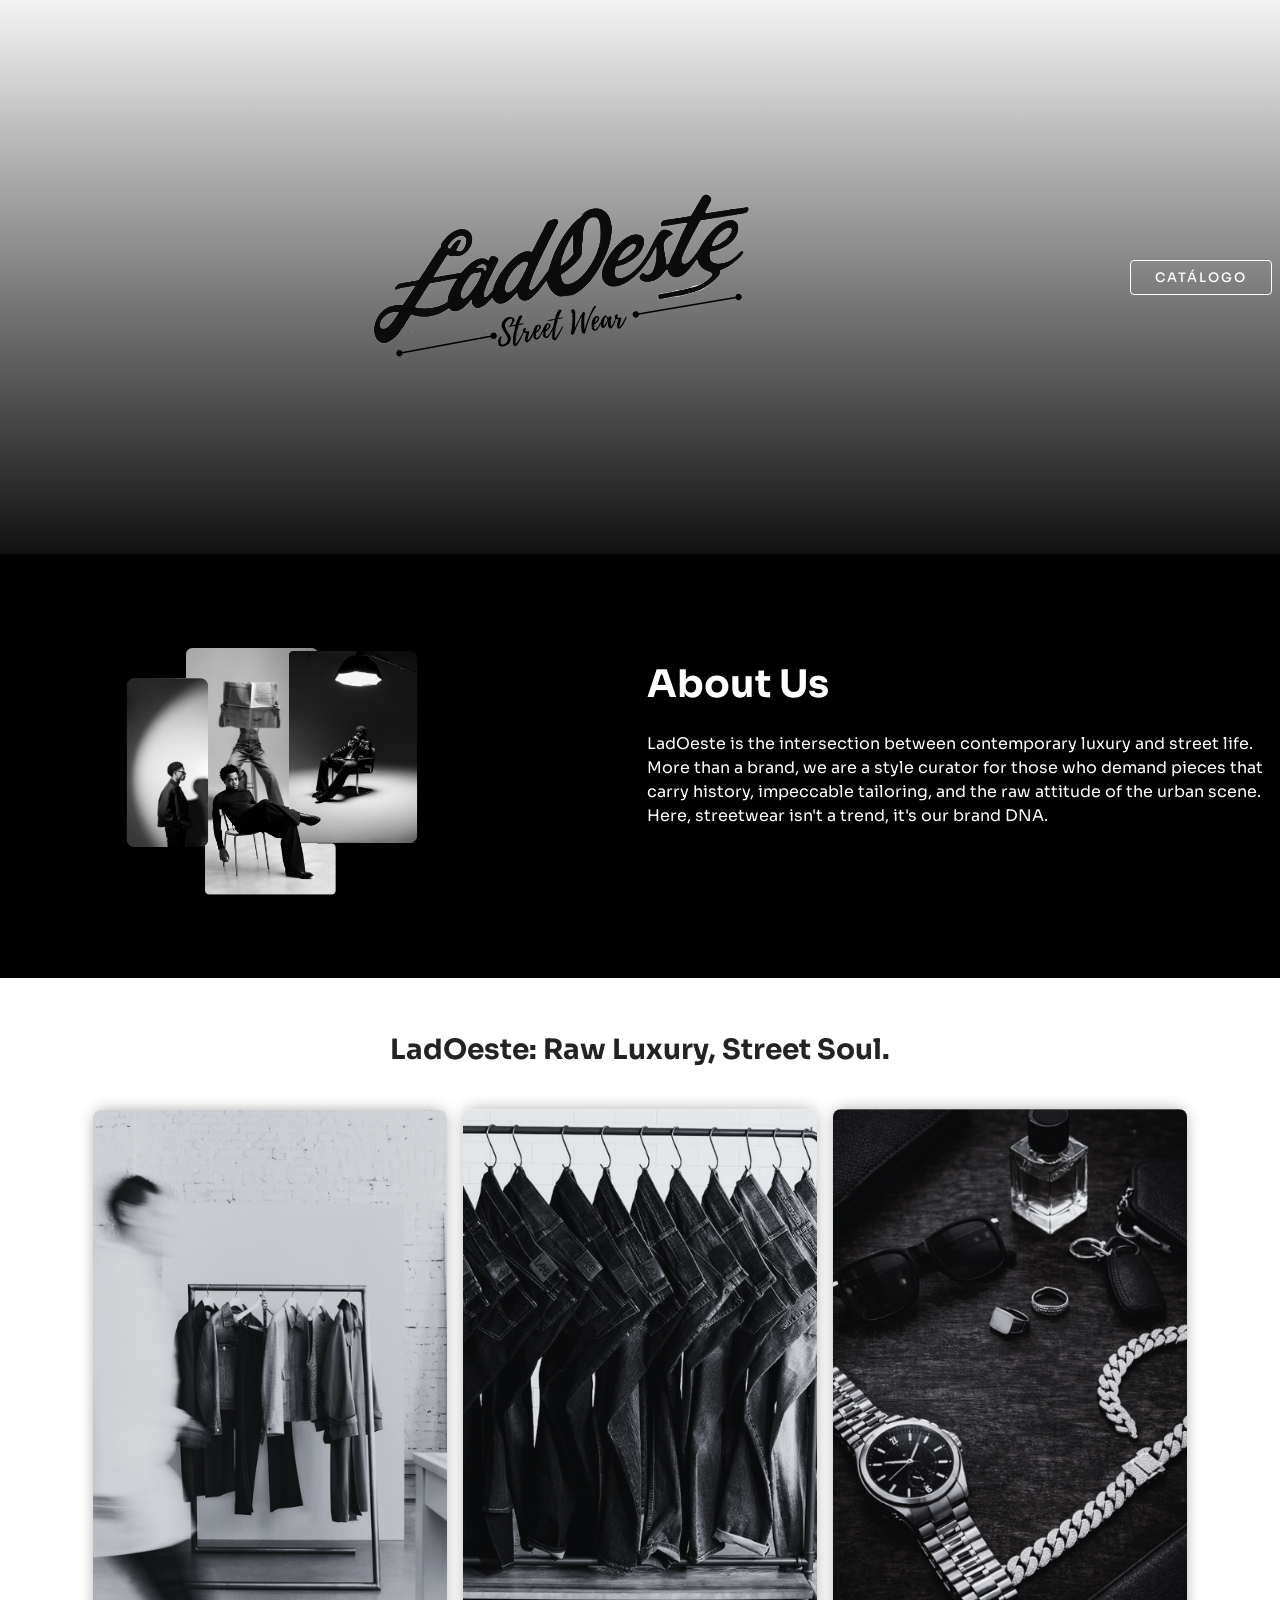
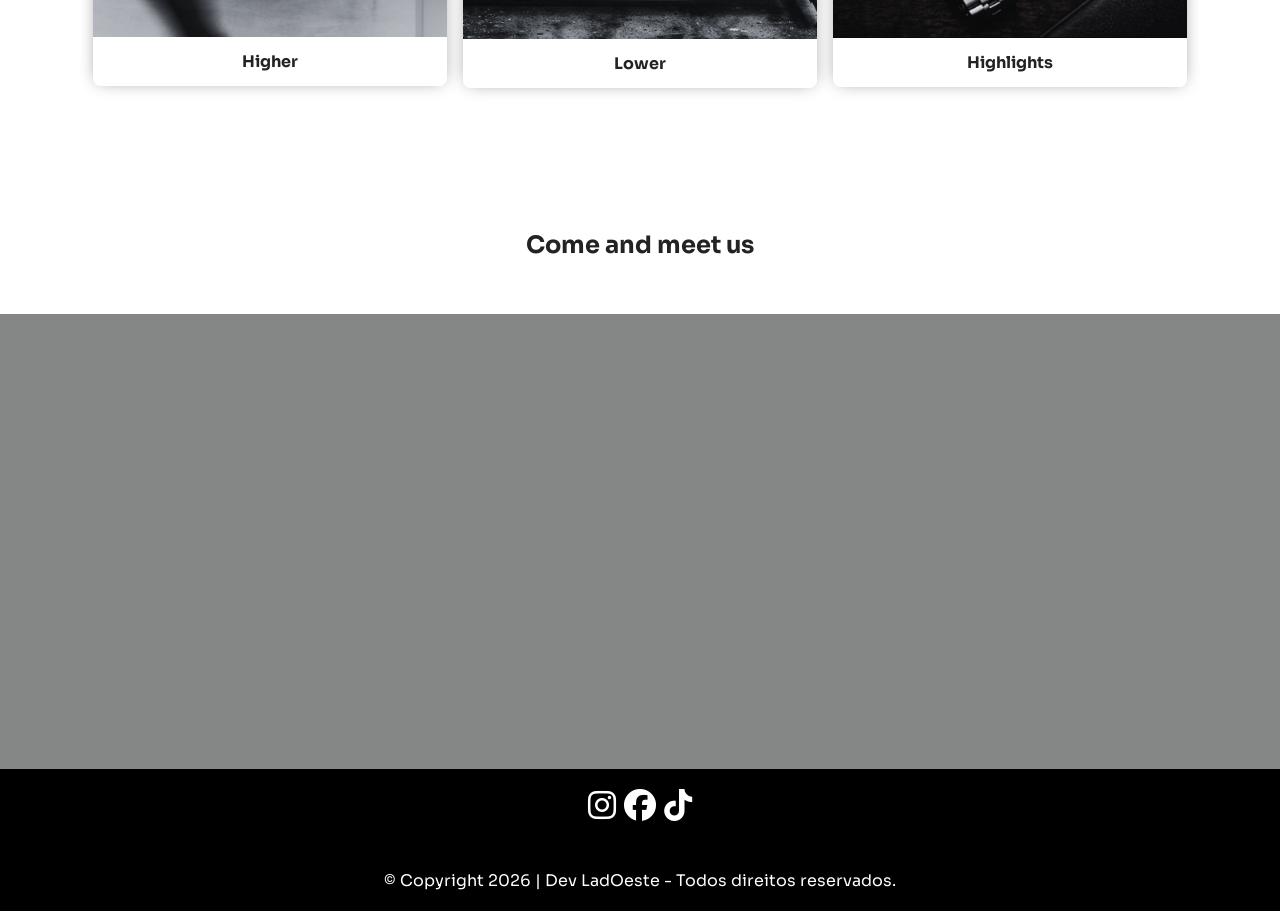
==== commit 4a12caed: "brabo" ====
--- a/Barbearia/index.html
+++ b/Barbearia/index.html
@@ -1,19 +1,21 @@
 <!DOCTYPE html>
 <html lang="pt-br">
 <head>
-  <meta charset="UTF-8">
-  <meta name="viewport" content="width=device-width, initial-scale=1.0">
+  <meta charset="UTF-8" />
+  <meta name="viewport" content="width=device-width, initial-scale=1.0" />
 
   <link href="https://unpkg.com/aos@2.3.1/dist/aos.css" rel="stylesheet" />
   <link rel="preconnect" href="https://fonts.googleapis.com" />
   <link rel="preconnect" href="https://fonts.gstatic.com" crossorigin />
   <link href="https://fonts.googleapis.com/css2?family=Sora:wght@300;400;500;600&display=swap" rel="stylesheet" />
 
-  <link rel="stylesheet" href="https://cdnjs.cloudflare.com/ajax/libs/font-awesome/6.0.0-beta3/css/all.min.css" integrity="sha512-Fo3rlrZj/k7ujTnHg4CGR2D7kSs0v4LLanw2qksYuRlEzO+tcaEPQogQ0KaoGN26/zrn20ImR1DfuLWnOo7aBA==" crossorigin="anonymous" referrerpolicy="no-referrer" />
+  <link rel="stylesheet"
+        href="https://cdnjs.cloudflare.com/ajax/libs/font-awesome/6.5.1/css/all.min.css"
+        crossorigin="anonymous"
+        referrerpolicy="no-referrer" />
 
   <link rel="stylesheet" href="style.css" />
   <script src="https://unpkg.com/aos@2.3.1/dist/aos.js"></script>
-
 
   <title>Dev LadOeste - Sua loja StreetWear!</title>
 </head>
@@ -21,31 +23,25 @@
   <!-- HEADER -->
   <div class="bg-home">
     <header>
-
       <nav class="header-content container">
-        <div class="header-icons" data-aos="fade-down">
-         
-        </div>
+        <div class="header-icons" data-aos="fade-down"></div>
 
         <div class="header-logo" data-aos="fade-up" data-aos-delay="300">
-          <img 
+          <img
             data-aos="flip-up"
             data-aos-delay="300"
             data-aos-duration="1500"
-            src="assets/LadOeste.svg" 
+            src="assets/LadOeste.svg"
             alt="Logo da LadOeste"
+            onerror="this.style.display='none'"
           />
         </div>
 
         <div data-aos="fade-down">
-          
+          <a href="catalogo.html" class="header-button" data-testid="home-catalog-link">Catálogo</a>
         </div>
-
       </nav>
-
-    
     </header>
-
   </div>
 
   <!-- ABOUT -->
@@ -53,110 +49,96 @@
     <div class="container about-content">
       <div data-aos="zoom-in" data-aos-delay="100">
         <img class="sobre"
-          src="assets/sobre.svg" 
+          src="assets/sobre.svg"
           alt="Imagem sobre a loja"
+          onerror="this.style.display='none'"
         />
       </div>
 
-      <div 
-        class="about-description"
-        data-aos="zoom-out-left" data-aos-delay="250"
-      >
+      <div class="about-description" data-aos="zoom-out-left" data-aos-delay="250">
         <h2>About Us</h2>
         <p>LadOeste is the intersection between contemporary luxury and street life. More than a brand, we are a style curator for those who demand pieces that carry history, impeccable tailoring, and the raw attitude of the urban scene. Here, streetwear isn't a trend, it's our brand DNA.</p>
-      
       </div>
-
     </div>
   </section>
 
   <!-- SERVICES -->
-
   <section class="services">
-
     <div class="services-content container">
       <h3>LadOeste: Raw Luxury, Street Soul.</h3><br><br>
-      
     </div>
 
     <section class="haircuts">
-
-      <div class="haircut" data-aos="fade-up" data-aos-delay="150">
+      <a class="haircut" href="catalogo.html#higher" data-aos="fade-up" data-aos-delay="150" data-testid="home-card-higher">
         <img
           src="assets/cima.png"
           alt="Parte de Cima"
+          onerror="this.style.display='none'"
         />
-        <div class="haircut-info">
-          <strong>Higher</strong>
-        </div>
-      </div>
+        <div class="haircut-info"><strong>Higher</strong></div>
+      </a>
 
-      <div class="haircut" data-aos="fade-up" data-aos-delay="250">
+      <a class="haircut" href="catalogo.html#lower" data-aos="fade-up" data-aos-delay="250" data-testid="home-card-lower">
         <img
           src="assets/baixo.png"
           alt="Parte de Baixo"
+          onerror="this.style.display='none'"
         />
-        <div class="haircut-info">
-          <strong>Lower</strong>
-        </div>
-      </div>
+        <div class="haircut-info"><strong>Lower</strong></div>
+      </a>
 
-      <div class="haircut" data-aos="fade-up" data-aos-delay="400">
+      <a class="haircut" href="catalogo.html#highlights" data-aos="fade-up" data-aos-delay="400" data-testid="home-card-highlights">
         <img
           src="assets/acessorios.png"
           alt="Acessórios"
+          onerror="this.style.display='none'"
         />
-        <div class="haircut-info">
-          <strong>Highlights</strong>
-
-        </div>
-      </div>
-
+        <div class="haircut-info"><strong>Highlights</strong></div>
+      </a>
     </section>
-
   </section>
 
-  <!-- FOOTER -->
-
+  <!-- FOOTER LABEL -->
   <div class="services">
     <h2>Come and meet us</h2>
   </div>
 
- <iframe 
- width="100%"
- src="https://www.google.com/maps/embed?pb=!1m18!1m12!1m3!1d57482.22371087891!2d-80.26659298183424!3d25.7824854864438!2m3!1f0!2f0!3f0!3m2!1i1024!2i768!4f13.1!3m3!1m2!1s0x88d9b0a20ec8c111%3A0xff96f271ddad4f65!2zTWlhbWksIEZsw7NyaWRhLCBFVUE!5e0!3m2!1spt-BR!2sbr!4v1778173539237!5m2!1spt-BR!2sbr" width="600" height="450" style="border:0;" allowfullscreen="" loading="lazy" referrerpolicy="no-referrer-when-downgrade"></iframe>
+  <iframe
+    width="100%"
+    src="https://www.google.com/maps/embed?pb=!1m18!1m12!1m3!1d57482.22371087891!2d-80.26659298183424!3d25.7824854864438!2m3!1f0!2f0!3f0!3m2!1i1024!2i768!4f13.1!3m3!1m2!1s0x88d9b0a20ec8c111%3A0xff96f271ddad4f65!2zTWlhbWksIEZsw7NyaWRhLCBFVUE!5e0!3m2!1spt-BR!2sbr!4v1778173539237!5m2!1spt-BR!2sbr"
+    height="450"
+    style="border:0;"
+    allowfullscreen=""
+    loading="lazy"
+    referrerpolicy="no-referrer-when-downgrade"
+  ></iframe>
+
   <footer class="footer">
     <div class="footer-icons">
-      <a href="#">
-        <i class="fa-brands fa-instagram fa-2x"></i>   
-       </a>
-       <a href="#">
-         <i class="fa-brands fa-facebook fa-2x"></i>   
-       </a>
-       <a href="#">
-         <i class="fa-brands fa-tiktok fa-2x"></i>   
-       </a>
+      <a href="#"><i class="fa-brands fa-instagram fa-2x"></i></a>
+      <a href="#"><i class="fa-brands fa-facebook fa-2x"></i></a>
+      <a href="#"><i class="fa-brands fa-tiktok fa-2x"></i></a>
     </div>
-    <div class="footer-logo">
-     
-    </div>
-
+    <div class="footer-logo"></div>
     <p>© Copyright 2026 | Dev LadOeste - Todos direitos reservados.</p>
   </footer>
 
-  <!-- Button Whatsapp -->
-
-  <a 
-   href="https://api.whatsapp.com/send?phone=5561992385579&text=Quero%20fazer%20um%20pedido%20hoje!"
-   class="btn-whatsapp"
-   target="_blank"
-   data-aos="zoom-in-up" data-aos-delay="400"
-  >
-    <img src="assets/whatssapp.svg" alt="Botao whatsapp" />
+  <!-- WhatsApp -->
+  <a href="https://api.whatsapp.com/send?phone=5561992385579&text=Quero%20fazer%20um%20pedido%20hoje!"
+     class="btn-whatsapp"
+     target="_blank"
+     data-aos="zoom-in-up" data-aos-delay="400">
+    <img src="assets/whatssapp.svg"
+         alt="Botao whatsapp"
+         onerror="this.outerHTML='<i class=&quot;fa-brands fa-whatsapp&quot; style=&quot;font-size:62px;color:#25d366;&quot;></i>'" />
     <span class="tooltip-text">Contact us</span>
   </a>
 
+  <!-- React mount target (hidden) - mantido para compatibilidade com dev server -->
+  <div id="root" style="display:none"></div>
 
-  <script src="script.js"></script>
+  <script>
+    if (typeof AOS !== "undefined") AOS.init();
+  </script>
 </body>
-</html>+</html>
--- a/Barbearia/style.css
+++ b/Barbearia/style.css
@@ -30,13 +30,10 @@
 }
 
 @keyframes translateY {
-  from {
-    transform: translateY(0) scale(1);
-  }
-  to {
-    transform: translateY(-8px) scale(1.1);
-  }
-}
+  from { transform: translateY(0) scale(1); }
+  to   { transform: translateY(-8px) scale(1.1); }
+}
+
 .header-button {
   border: 1px solid #FFF;
   padding: 8px 24px;
@@ -44,6 +41,11 @@
   color: #FFF;
   background-color: transparent;
   transition: background-color 0.8s;
+  text-transform: uppercase;
+  letter-spacing: 2px;
+  font-size: 13px;
+  font-weight: 500;
+  display: inline-block;
 }
 
 .header-button:hover {
@@ -57,6 +59,7 @@
   justify-content: center;
   margin-top: 14px;
 }
+
 @media screen and (max-width: 768px) {
   .header-content {
     width: 100%;
@@ -72,10 +75,9 @@
     width: 160px;
     margin-top: 10px;
   }
-  .header-button {
-    display: none;
-  }
-}
+  .header-button { display: none; }
+}
+
 .container {
   max-width: 1440px;
   margin: 0 auto;
@@ -111,57 +113,7 @@
   justify-content: center;
   padding: 14px;
 }
-.hero h1 {
-  text-align: center;
-  line-height: 150%;
-  max-width: 940px;
-  font-size: 46px;
-}
-.hero p {
-  text-align: center;
-  margin: 14px 0;
-}
-
-.button-contact {
-  padding: 14px 28px;
-  color: #FFF;
-  background-color: #d94140;
-  border: 0;
-  font-size: 18px;
-  font-weight: 600;
-  margin: 14px 0;
-}
-
-.button-contact:hover {
-  animation: scaleButton 0.8s alternate infinite;
-}
-
-@keyframes scaleButton {
-  from {
-    transform: scale(1);
-  }
-  to {
-    transform: scale(1.07);
-  }
-}
-@media screen and (max-width: 768px) {
-  .hero {
-    min-height: 60vh;
-  }
-  .hero h1 {
-    font-size: 34px;
-    padding: 0 14px;
-    width: 100%;
-  }
-  .hero p {
-    font-size: 14px;
-  }
-}
-@media screen and (max-width: 480px) {
-  .hero h1 {
-    font-size: 24px;
-  }
-}
+
 .about {
   background-color: #000000;
   overflow: hidden;
@@ -176,13 +128,8 @@
   gap: 14px;
   padding: 34px 14px 64px 14px;
 }
-.about-content img {
-  max-width: 570px;
-}
-
-.about-content div {
-  flex: 1;
-}
+.about-content img { max-width: 570px; }
+.about-content div { flex: 1; }
 
 .about-description h2 {
   font-size: 38px;
@@ -194,10 +141,9 @@
 }
 
 @media screen and (max-width: 768px) {
-  .about-content {
-    flex-direction: column;
-  }
-}
+  .about-content { flex-direction: column; }
+}
+
 .services {
   background-color: #FFF;
   color: #232224;
@@ -215,11 +161,9 @@
   margin-bottom: 14px;
 }
 
-.services-content p {
-  line-height: 150%;
-  margin-bottom: 14px;
-  text-align: center;
-  max-width: 780px;
+.services-content h3 {
+  text-align: center;
+  font-size: 28px;
 }
 
 .haircuts {
@@ -238,13 +182,15 @@
   border-radius: 8px;
   box-shadow: 0px -1px 17px -4px rgba(0, 0, 0, 0.45);
   overflow: hidden;
+  cursor: pointer;
+  text-decoration: none;
+  color: inherit;
 }
 .haircut img {
   width: 100%;
   max-width: 354px;
   transition: transform 0.2s;
 }
-
 .haircut img:hover {
   transform: scale(1.2);
   z-index: 1;
@@ -258,7 +204,6 @@
   background-color: #FFF;
   z-index: 99;
   text-align: center;
-  
 }
 
 .haircut-info button {
@@ -271,13 +216,10 @@
 }
 
 @media screen and (max-width: 768px) {
-  .haircuts {
-    flex-direction: column;
-  }
-  .haircut img {
-    max-width: 740px;
-  }
-}
+  .haircuts { flex-direction: column; }
+  .haircut img { max-width: 740px; }
+}
+
 .footer {
   display: flex;
   flex-direction: column;
@@ -289,16 +231,8 @@
   background-color: #000000;
 }
 
-.footer-icons {
-  display: flex;
-  gap: 8px;
-  color: #FFF;
-}
-
-.footer-logo img{
-    width: 200px;
-    color: white;
-}
+.footer-icons { display: flex; gap: 8px; color: #FFF; }
+.footer-logo img { width: 200px; }
 
 .btn-whatsapp {
   position: fixed;
@@ -310,9 +244,7 @@
   max-width: 74px;
   transition: transform 0.4s;
 }
-.btn-whatsapp img:hover {
-  transform: scale(1.1);
-}
+.btn-whatsapp img:hover { transform: scale(1.1); }
 
 .btn-whatsapp .tooltip-text {
   visibility: hidden;
@@ -335,39 +267,19 @@
 }
 
 @media screen and (max-width: 768px) {
-  .btn-whatsapp img {
-    max-width: 64px;
-  }
-}
+  .btn-whatsapp img { max-width: 64px; }
+}
+
 body {
   font-family: "Sora", sans-serif;
   width: 100%;
-  height: 100vh;
+  min-height: 100vh;
   position: relative;
   background-color: #858686;
-  cursor: url("./assets/pont.png"), auto;
-  
-}
-
-button {
-  font-family: "Sora", sans-serif;
-  cursor: pointer;
-}
-
-svg {
-  width: 100%;
-}
-
-img {
-  width: 40%;
-  height: auto;
-}
-
-a {
-  cursor: pointer;
-  text-decoration: none;
-}/*# sourceMappingURL=style.css.map */
-
-.sobre{
-  width: 900px;
-}
+}
+
+button { font-family: "Sora", sans-serif; cursor: pointer; }
+svg { width: 100%; }
+img { width: 40%; height: auto; }
+a { cursor: pointer; text-decoration: none; }
+.sobre { width: 900px; }
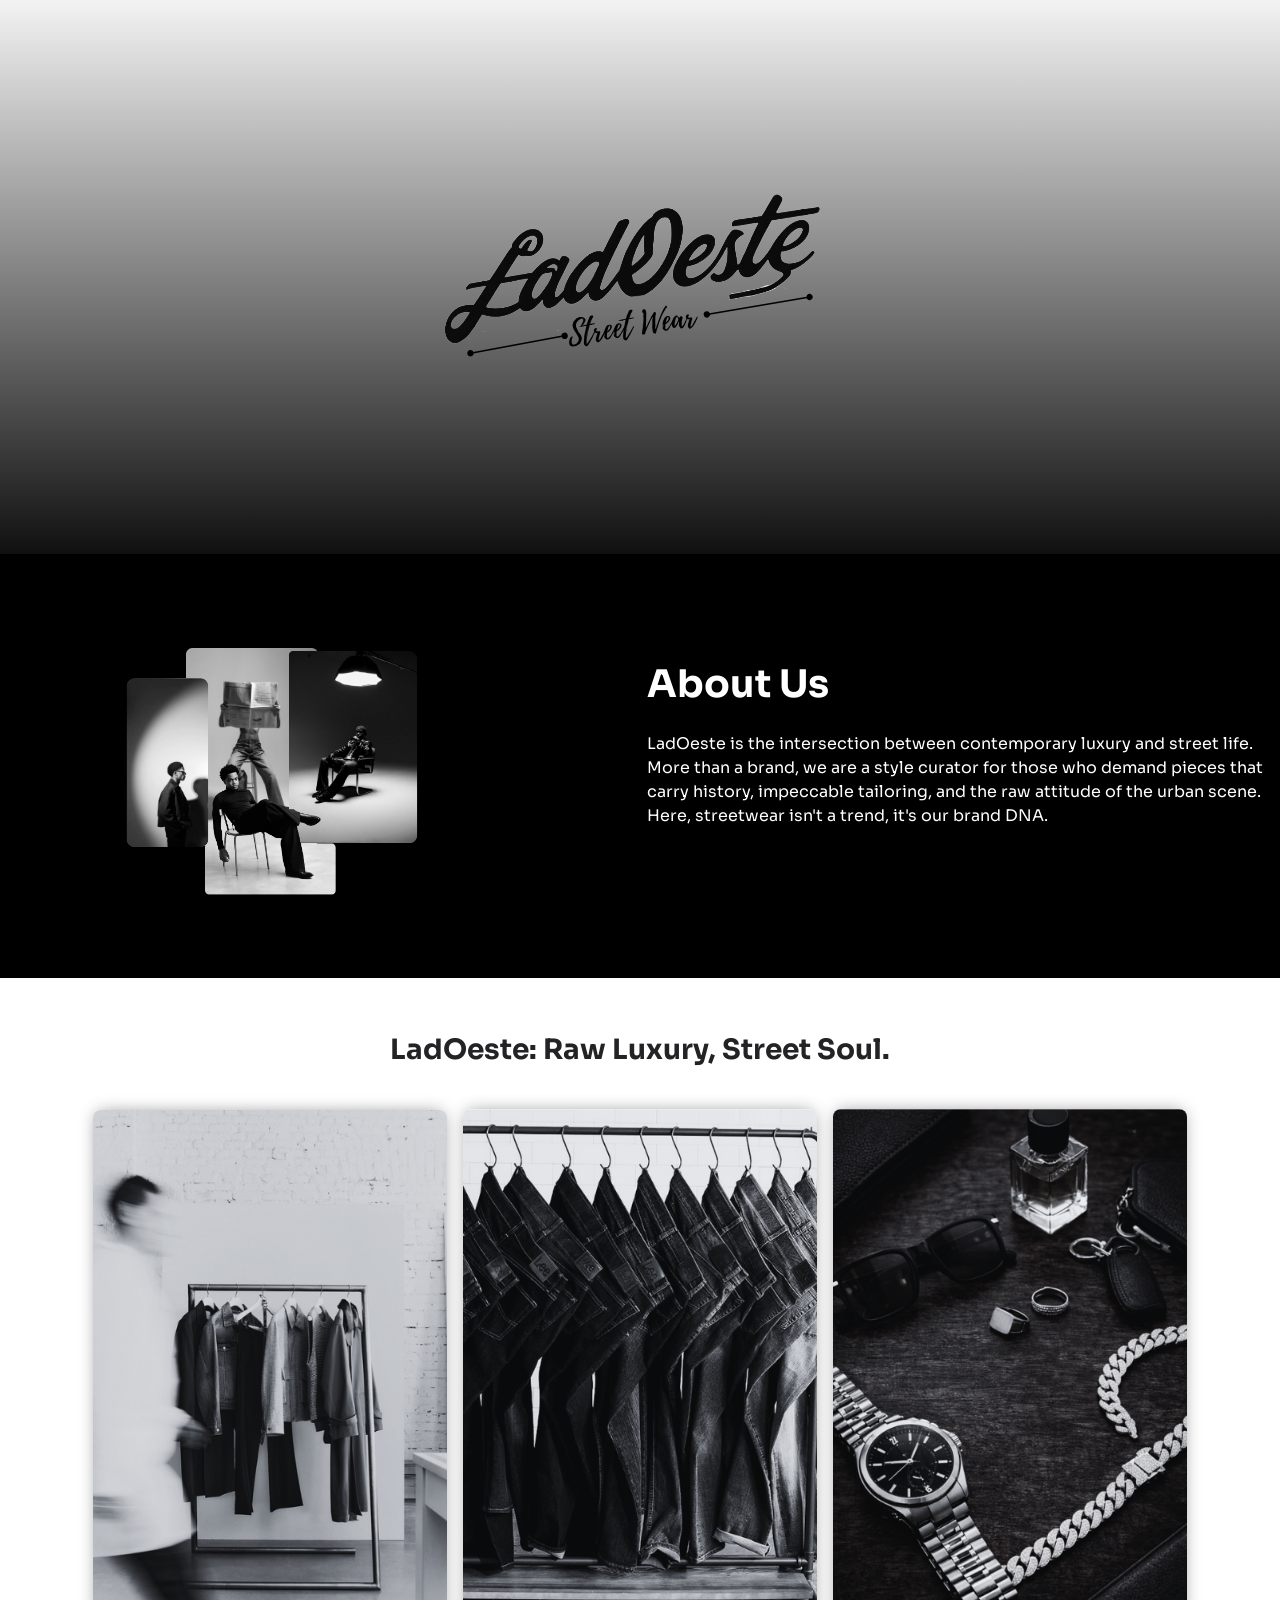
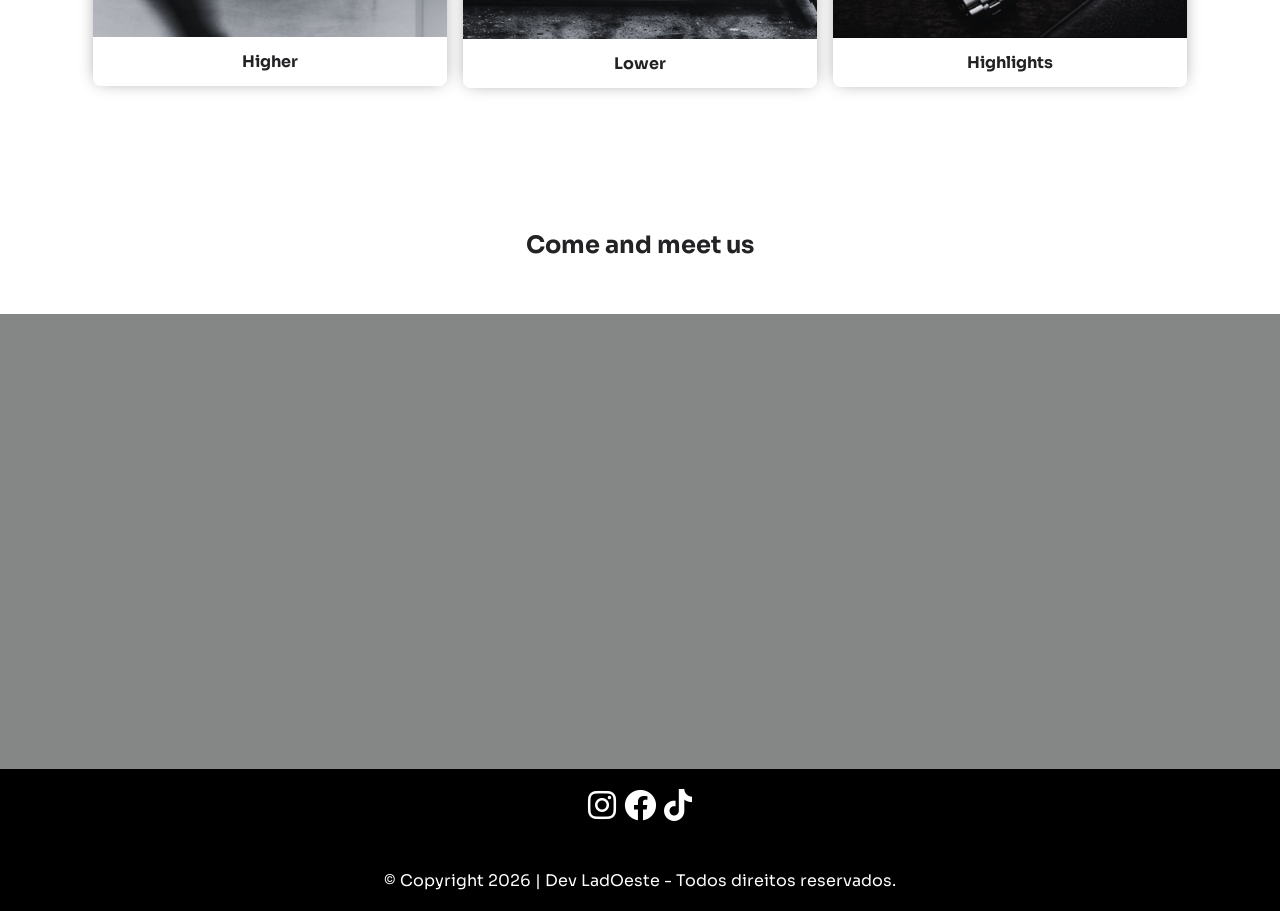
==== commit 10c0b3fa: "das" ====
--- a/Barbearia/index.html
+++ b/Barbearia/index.html
@@ -1,21 +1,19 @@
 <!DOCTYPE html>
 <html lang="pt-br">
 <head>
-  <meta charset="UTF-8" />
-  <meta name="viewport" content="width=device-width, initial-scale=1.0" />
+  <meta charset="UTF-8">
+  <meta name="viewport" content="width=device-width, initial-scale=1.0">
 
   <link href="https://unpkg.com/aos@2.3.1/dist/aos.css" rel="stylesheet" />
   <link rel="preconnect" href="https://fonts.googleapis.com" />
   <link rel="preconnect" href="https://fonts.gstatic.com" crossorigin />
   <link href="https://fonts.googleapis.com/css2?family=Sora:wght@300;400;500;600&display=swap" rel="stylesheet" />
 
-  <link rel="stylesheet"
-        href="https://cdnjs.cloudflare.com/ajax/libs/font-awesome/6.5.1/css/all.min.css"
-        crossorigin="anonymous"
-        referrerpolicy="no-referrer" />
+  <link rel="stylesheet" href="https://cdnjs.cloudflare.com/ajax/libs/font-awesome/6.0.0-beta3/css/all.min.css" integrity="sha512-Fo3rlrZj/k7ujTnHg4CGR2D7kSs0v4LLanw2qksYuRlEzO+tcaEPQogQ0KaoGN26/zrn20ImR1DfuLWnOo7aBA==" crossorigin="anonymous" referrerpolicy="no-referrer" />
 
   <link rel="stylesheet" href="style.css" />
   <script src="https://unpkg.com/aos@2.3.1/dist/aos.js"></script>
+
 
   <title>Dev LadOeste - Sua loja StreetWear!</title>
 </head>
@@ -23,25 +21,30 @@
   <!-- HEADER -->
   <div class="bg-home">
     <header>
+
       <nav class="header-content container">
-        <div class="header-icons" data-aos="fade-down"></div>
+        <div class="header-icons" data-aos="fade-down">
+         
+        </div>
 
         <div class="header-logo" data-aos="fade-up" data-aos-delay="300">
-          <img
+          <img 
             data-aos="flip-up"
             data-aos-delay="300"
             data-aos-duration="1500"
-            src="assets/LadOeste.svg"
+            src="assets/LadOeste.svg" 
             alt="Logo da LadOeste"
-            onerror="this.style.display='none'"
           />
         </div>
 
         <div data-aos="fade-down">
-          <a href="catalogo.html" class="header-button" data-testid="home-catalog-link">Catálogo</a>
+          
         </div>
+
       </nav>
+      
     </header>
+
   </div>
 
   <!-- ABOUT -->
@@ -49,96 +52,110 @@
     <div class="container about-content">
       <div data-aos="zoom-in" data-aos-delay="100">
         <img class="sobre"
-          src="assets/sobre.svg"
+          src="assets/sobre.svg" 
           alt="Imagem sobre a loja"
-          onerror="this.style.display='none'"
         />
       </div>
 
-      <div class="about-description" data-aos="zoom-out-left" data-aos-delay="250">
+      <div 
+        class="about-description"
+        data-aos="zoom-out-left" data-aos-delay="250"
+      >
         <h2>About Us</h2>
         <p>LadOeste is the intersection between contemporary luxury and street life. More than a brand, we are a style curator for those who demand pieces that carry history, impeccable tailoring, and the raw attitude of the urban scene. Here, streetwear isn't a trend, it's our brand DNA.</p>
+      
       </div>
+
     </div>
   </section>
 
   <!-- SERVICES -->
+
   <section class="services">
+
     <div class="services-content container">
       <h3>LadOeste: Raw Luxury, Street Soul.</h3><br><br>
+      
     </div>
 
     <section class="haircuts">
-      <a class="haircut" href="catalogo.html#higher" data-aos="fade-up" data-aos-delay="150" data-testid="home-card-higher">
+
+      <div class="haircut" data-aos="fade-up" data-aos-delay="150">
         <img
           src="assets/cima.png"
           alt="Parte de Cima"
-          onerror="this.style.display='none'"
         />
-        <div class="haircut-info"><strong>Higher</strong></div>
-      </a>
+        <div class="haircut-info">
+          <strong>Higher</strong>
+        </div>
+      </div>
 
-      <a class="haircut" href="catalogo.html#lower" data-aos="fade-up" data-aos-delay="250" data-testid="home-card-lower">
+      <div class="haircut" data-aos="fade-up" data-aos-delay="250">
         <img
           src="assets/baixo.png"
           alt="Parte de Baixo"
-          onerror="this.style.display='none'"
         />
-        <div class="haircut-info"><strong>Lower</strong></div>
-      </a>
+        <div class="haircut-info">
+          <strong>Lower</strong>
+        </div>
+      </div>
 
-      <a class="haircut" href="catalogo.html#highlights" data-aos="fade-up" data-aos-delay="400" data-testid="home-card-highlights">
+      <div class="haircut" data-aos="fade-up" data-aos-delay="400">
         <img
           src="assets/acessorios.png"
           alt="Acessórios"
-          onerror="this.style.display='none'"
         />
-        <div class="haircut-info"><strong>Highlights</strong></div>
-      </a>
+        <div class="haircut-info">
+          <strong>Highlights</strong>
+
+        </div>
+      </div>
+
     </section>
+
   </section>
 
-  <!-- FOOTER LABEL -->
+  <!-- FOOTER -->
+
   <div class="services">
     <h2>Come and meet us</h2>
   </div>
 
-  <iframe
-    width="100%"
-    src="https://www.google.com/maps/embed?pb=!1m18!1m12!1m3!1d57482.22371087891!2d-80.26659298183424!3d25.7824854864438!2m3!1f0!2f0!3f0!3m2!1i1024!2i768!4f13.1!3m3!1m2!1s0x88d9b0a20ec8c111%3A0xff96f271ddad4f65!2zTWlhbWksIEZsw7NyaWRhLCBFVUE!5e0!3m2!1spt-BR!2sbr!4v1778173539237!5m2!1spt-BR!2sbr"
-    height="450"
-    style="border:0;"
-    allowfullscreen=""
-    loading="lazy"
-    referrerpolicy="no-referrer-when-downgrade"
-  ></iframe>
-
+ <iframe 
+ width="100%"
+ src="https://www.google.com/maps/embed?pb=!1m18!1m12!1m3!1d57482.22371087891!2d-80.26659298183424!3d25.7824854864438!2m3!1f0!2f0!3f0!3m2!1i1024!2i768!4f13.1!3m3!1m2!1s0x88d9b0a20ec8c111%3A0xff96f271ddad4f65!2zTWlhbWksIEZsw7NyaWRhLCBFVUE!5e0!3m2!1spt-BR!2sbr!4v1778173539237!5m2!1spt-BR!2sbr" width="600" height="450" style="border:0;" allowfullscreen="" loading="lazy" referrerpolicy="no-referrer-when-downgrade"></iframe>
   <footer class="footer">
     <div class="footer-icons">
-      <a href="#"><i class="fa-brands fa-instagram fa-2x"></i></a>
-      <a href="#"><i class="fa-brands fa-facebook fa-2x"></i></a>
-      <a href="#"><i class="fa-brands fa-tiktok fa-2x"></i></a>
+      <a href="#">
+        <i class="fa-brands fa-instagram fa-2x"></i>   
+       </a>
+       <a href="#">
+         <i class="fa-brands fa-facebook fa-2x"></i>   
+       </a>
+       <a href="#">
+         <i class="fa-brands fa-tiktok fa-2x"></i>   
+       </a>
     </div>
-    <div class="footer-logo"></div>
+    <div class="footer-logo">
+     
+    </div>
+
     <p>© Copyright 2026 | Dev LadOeste - Todos direitos reservados.</p>
   </footer>
 
-  <!-- WhatsApp -->
-  <a href="https://api.whatsapp.com/send?phone=5561992385579&text=Quero%20fazer%20um%20pedido%20hoje!"
-     class="btn-whatsapp"
-     target="_blank"
-     data-aos="zoom-in-up" data-aos-delay="400">
-    <img src="assets/whatssapp.svg"
-         alt="Botao whatsapp"
-         onerror="this.outerHTML='<i class=&quot;fa-brands fa-whatsapp&quot; style=&quot;font-size:62px;color:#25d366;&quot;></i>'" />
+  <!-- Button Whatsapp -->
+
+  <a 
+   href="https://api.whatsapp.com/send?phone=5561992385579&text=Quero%20fazer%20um%20pedido%20hoje!"
+   class="btn-whatsapp"
+   target="_blank"
+   data-aos="zoom-in-up" data-aos-delay="400"
+  >
+    <img src="assets/whatssapp.svg" alt="Botao whatsapp" />
     <span class="tooltip-text">Contact us</span>
   </a>
 
-  <!-- React mount target (hidden) - mantido para compatibilidade com dev server -->
-  <div id="root" style="display:none"></div>
 
-  <script>
-    if (typeof AOS !== "undefined") AOS.init();
-  </script>
+  <script src="script.js"></script>
 </body>
-</html>
+</html>
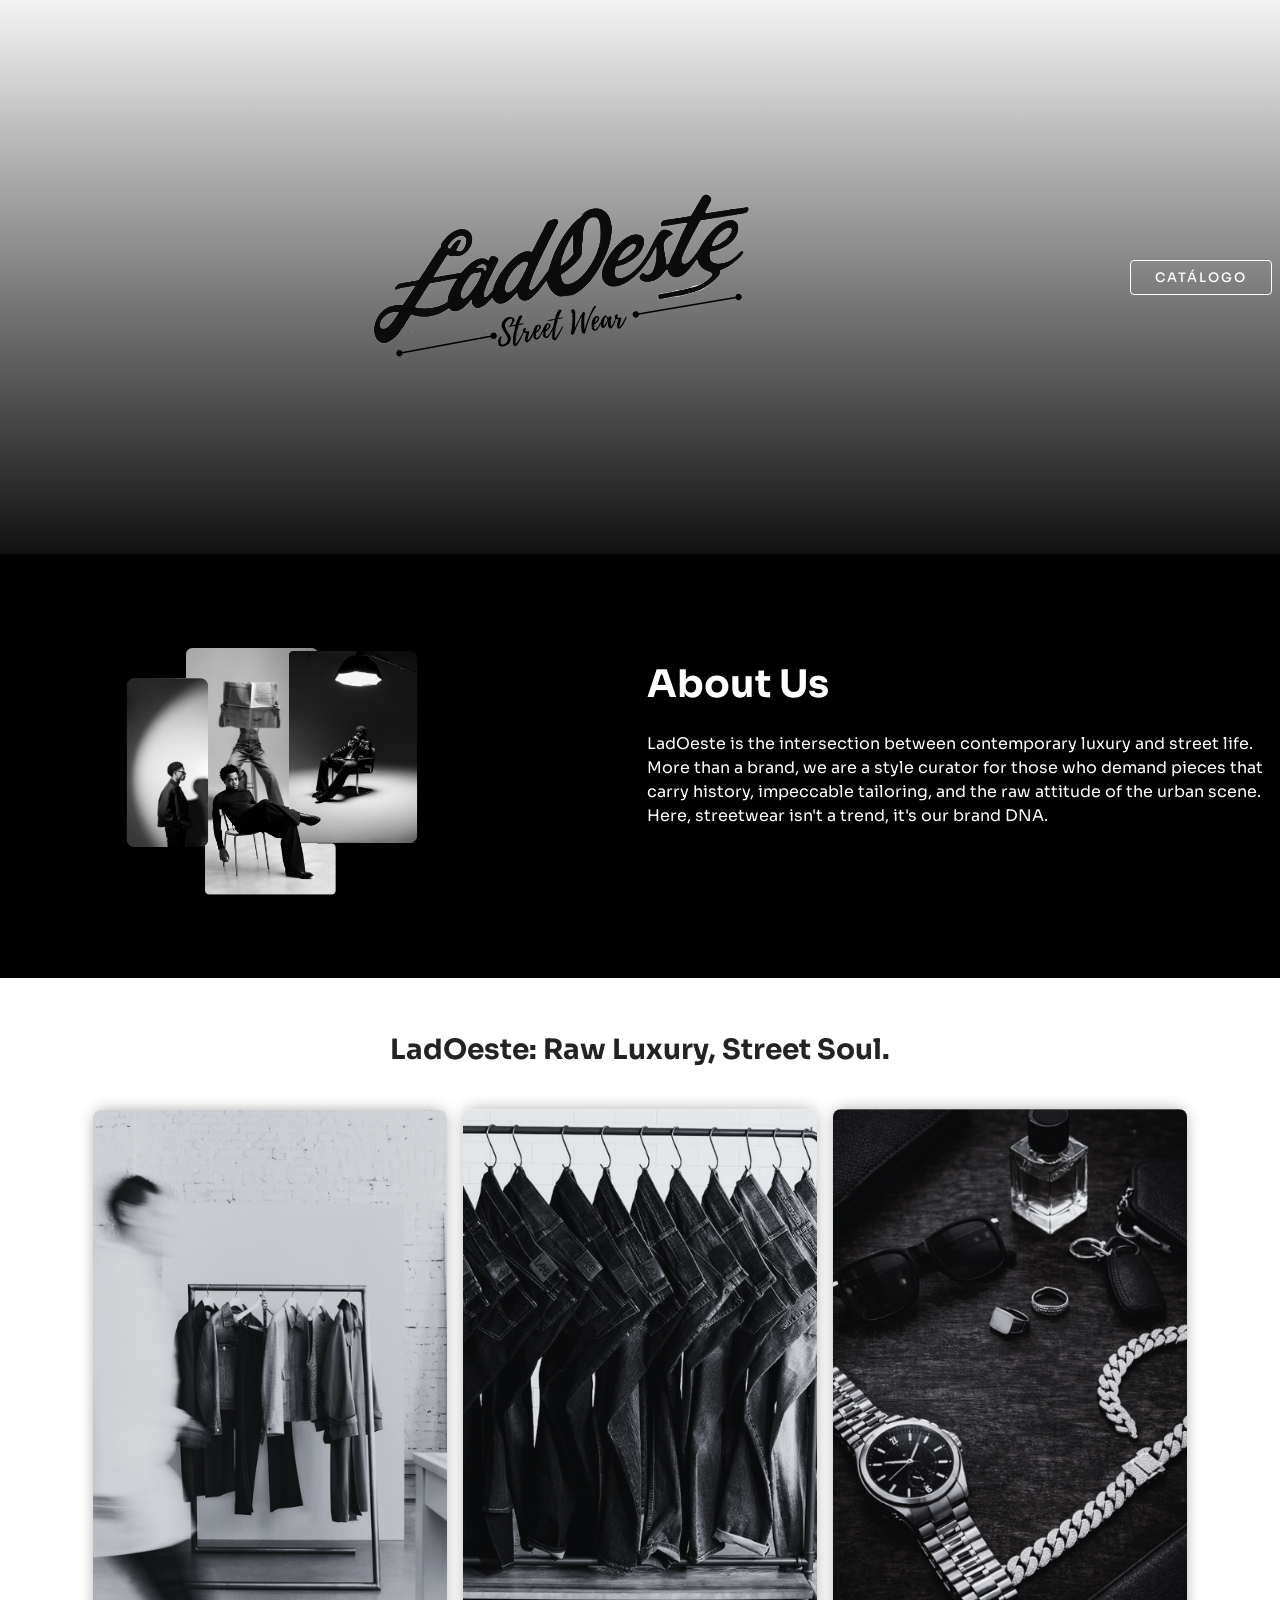
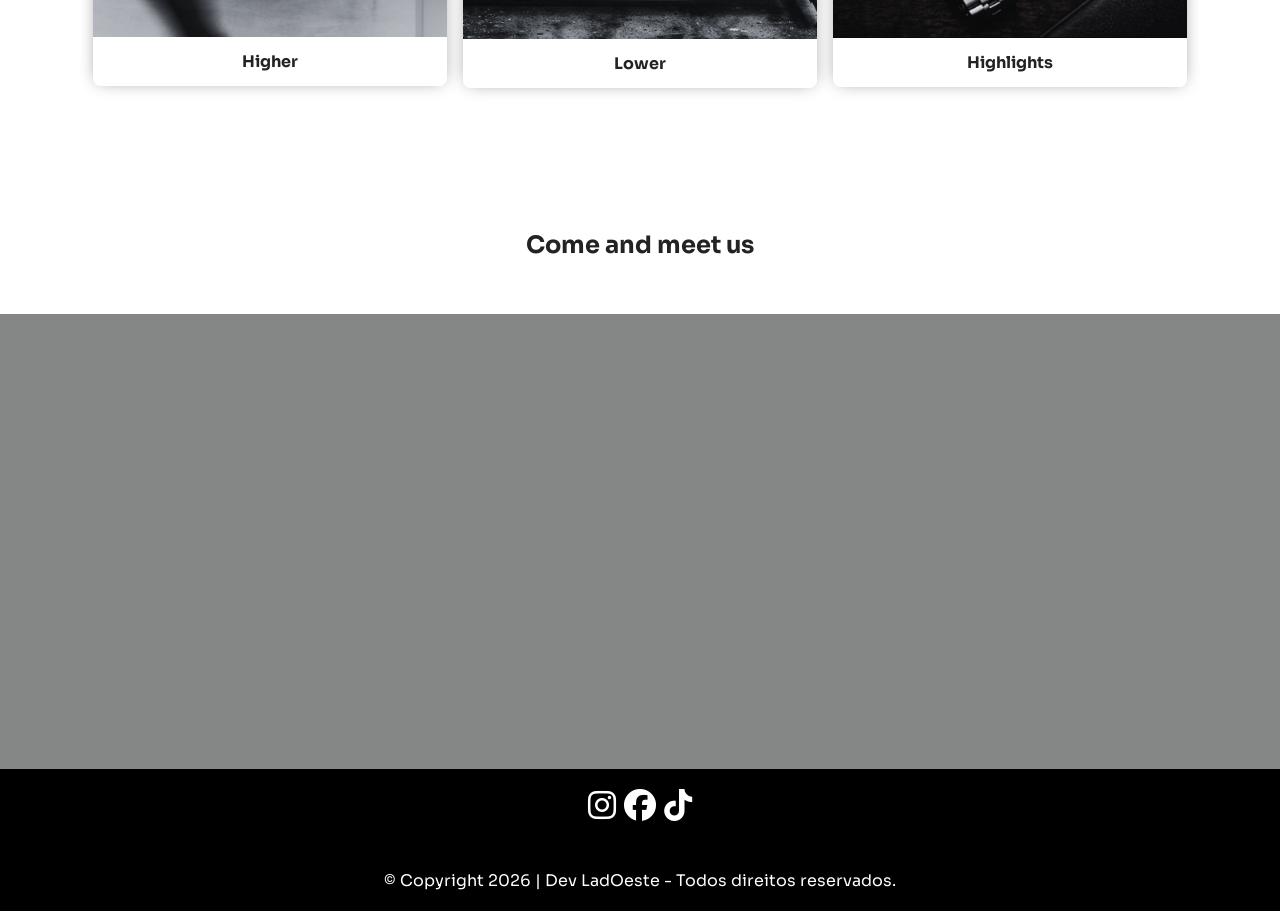
==== commit f9be215a: "asd" ====
--- a/Barbearia/index.html
+++ b/Barbearia/index.html
@@ -1,19 +1,21 @@
 <!DOCTYPE html>
 <html lang="pt-br">
 <head>
-  <meta charset="UTF-8">
-  <meta name="viewport" content="width=device-width, initial-scale=1.0">
+  <meta charset="UTF-8" />
+  <meta name="viewport" content="width=device-width, initial-scale=1.0" />
 
   <link href="https://unpkg.com/aos@2.3.1/dist/aos.css" rel="stylesheet" />
   <link rel="preconnect" href="https://fonts.googleapis.com" />
   <link rel="preconnect" href="https://fonts.gstatic.com" crossorigin />
   <link href="https://fonts.googleapis.com/css2?family=Sora:wght@300;400;500;600&display=swap" rel="stylesheet" />
 
-  <link rel="stylesheet" href="https://cdnjs.cloudflare.com/ajax/libs/font-awesome/6.0.0-beta3/css/all.min.css" integrity="sha512-Fo3rlrZj/k7ujTnHg4CGR2D7kSs0v4LLanw2qksYuRlEzO+tcaEPQogQ0KaoGN26/zrn20ImR1DfuLWnOo7aBA==" crossorigin="anonymous" referrerpolicy="no-referrer" />
+  <link rel="stylesheet"
+        href="https://cdnjs.cloudflare.com/ajax/libs/font-awesome/6.5.1/css/all.min.css"
+        crossorigin="anonymous"
+        referrerpolicy="no-referrer" />
 
   <link rel="stylesheet" href="style.css" />
   <script src="https://unpkg.com/aos@2.3.1/dist/aos.js"></script>
-
 
   <title>Dev LadOeste - Sua loja StreetWear!</title>
 </head>
@@ -21,30 +23,25 @@
   <!-- HEADER -->
   <div class="bg-home">
     <header>
-
       <nav class="header-content container">
-        <div class="header-icons" data-aos="fade-down">
-         
-        </div>
+        <div class="header-icons" data-aos="fade-down"></div>
 
         <div class="header-logo" data-aos="fade-up" data-aos-delay="300">
-          <img 
+          <img
             data-aos="flip-up"
             data-aos-delay="300"
             data-aos-duration="1500"
-            src="assets/LadOeste.svg" 
+            src="assets/LadOeste.svg"
             alt="Logo da LadOeste"
+            onerror="this.style.display='none'"
           />
         </div>
 
         <div data-aos="fade-down">
-          
+          <a href="catalogo.html" class="header-button" data-testid="home-catalog-link">Catálogo</a>
         </div>
-
       </nav>
-      
     </header>
-
   </div>
 
   <!-- ABOUT -->
@@ -52,110 +49,96 @@
     <div class="container about-content">
       <div data-aos="zoom-in" data-aos-delay="100">
         <img class="sobre"
-          src="assets/sobre.svg" 
+          src="assets/sobre.svg"
           alt="Imagem sobre a loja"
+          onerror="this.style.display='none'"
         />
       </div>
 
-      <div 
-        class="about-description"
-        data-aos="zoom-out-left" data-aos-delay="250"
-      >
+      <div class="about-description" data-aos="zoom-out-left" data-aos-delay="250">
         <h2>About Us</h2>
         <p>LadOeste is the intersection between contemporary luxury and street life. More than a brand, we are a style curator for those who demand pieces that carry history, impeccable tailoring, and the raw attitude of the urban scene. Here, streetwear isn't a trend, it's our brand DNA.</p>
-      
       </div>
-
     </div>
   </section>
 
   <!-- SERVICES -->
-
   <section class="services">
-
     <div class="services-content container">
       <h3>LadOeste: Raw Luxury, Street Soul.</h3><br><br>
-      
     </div>
 
     <section class="haircuts">
-
-      <div class="haircut" data-aos="fade-up" data-aos-delay="150">
+      <a class="haircut" href="catalogo.html#higher" data-aos="fade-up" data-aos-delay="150" data-testid="home-card-higher">
         <img
           src="assets/cima.png"
           alt="Parte de Cima"
+          onerror="this.style.display='none'"
         />
-        <div class="haircut-info">
-          <strong>Higher</strong>
-        </div>
-      </div>
+        <div class="haircut-info"><strong>Higher</strong></div>
+      </a>
 
-      <div class="haircut" data-aos="fade-up" data-aos-delay="250">
+      <a class="haircut" href="catalogo.html#lower" data-aos="fade-up" data-aos-delay="250" data-testid="home-card-lower">
         <img
           src="assets/baixo.png"
           alt="Parte de Baixo"
+          onerror="this.style.display='none'"
         />
-        <div class="haircut-info">
-          <strong>Lower</strong>
-        </div>
-      </div>
+        <div class="haircut-info"><strong>Lower</strong></div>
+      </a>
 
-      <div class="haircut" data-aos="fade-up" data-aos-delay="400">
+      <a class="haircut" href="catalogo.html#highlights" data-aos="fade-up" data-aos-delay="400" data-testid="home-card-highlights">
         <img
           src="assets/acessorios.png"
           alt="Acessórios"
+          onerror="this.style.display='none'"
         />
-        <div class="haircut-info">
-          <strong>Highlights</strong>
-
-        </div>
-      </div>
-
+        <div class="haircut-info"><strong>Highlights</strong></div>
+      </a>
     </section>
-
   </section>
 
-  <!-- FOOTER -->
-
+  <!-- FOOTER LABEL -->
   <div class="services">
     <h2>Come and meet us</h2>
   </div>
 
- <iframe 
- width="100%"
- src="https://www.google.com/maps/embed?pb=!1m18!1m12!1m3!1d57482.22371087891!2d-80.26659298183424!3d25.7824854864438!2m3!1f0!2f0!3f0!3m2!1i1024!2i768!4f13.1!3m3!1m2!1s0x88d9b0a20ec8c111%3A0xff96f271ddad4f65!2zTWlhbWksIEZsw7NyaWRhLCBFVUE!5e0!3m2!1spt-BR!2sbr!4v1778173539237!5m2!1spt-BR!2sbr" width="600" height="450" style="border:0;" allowfullscreen="" loading="lazy" referrerpolicy="no-referrer-when-downgrade"></iframe>
+  <iframe
+    width="100%"
+    src="https://www.google.com/maps/embed?pb=!1m18!1m12!1m3!1d57482.22371087891!2d-80.26659298183424!3d25.7824854864438!2m3!1f0!2f0!3f0!3m2!1i1024!2i768!4f13.1!3m3!1m2!1s0x88d9b0a20ec8c111%3A0xff96f271ddad4f65!2zTWlhbWksIEZsw7NyaWRhLCBFVUE!5e0!3m2!1spt-BR!2sbr!4v1778173539237!5m2!1spt-BR!2sbr"
+    height="450"
+    style="border:0;"
+    allowfullscreen=""
+    loading="lazy"
+    referrerpolicy="no-referrer-when-downgrade"
+  ></iframe>
+
   <footer class="footer">
     <div class="footer-icons">
-      <a href="#">
-        <i class="fa-brands fa-instagram fa-2x"></i>   
-       </a>
-       <a href="#">
-         <i class="fa-brands fa-facebook fa-2x"></i>   
-       </a>
-       <a href="#">
-         <i class="fa-brands fa-tiktok fa-2x"></i>   
-       </a>
+      <a href="#"><i class="fa-brands fa-instagram fa-2x"></i></a>
+      <a href="#"><i class="fa-brands fa-facebook fa-2x"></i></a>
+      <a href="#"><i class="fa-brands fa-tiktok fa-2x"></i></a>
     </div>
-    <div class="footer-logo">
-     
-    </div>
-
+    <div class="footer-logo"></div>
     <p>© Copyright 2026 | Dev LadOeste - Todos direitos reservados.</p>
   </footer>
 
-  <!-- Button Whatsapp -->
-
-  <a 
-   href="https://api.whatsapp.com/send?phone=5561992385579&text=Quero%20fazer%20um%20pedido%20hoje!"
-   class="btn-whatsapp"
-   target="_blank"
-   data-aos="zoom-in-up" data-aos-delay="400"
-  >
-    <img src="assets/whatssapp.svg" alt="Botao whatsapp" />
+  <!-- WhatsApp -->
+  <a href="https://api.whatsapp.com/send?phone=5561992385579&text=Quero%20fazer%20um%20pedido%20hoje!"
+     class="btn-whatsapp"
+     target="_blank"
+     data-aos="zoom-in-up" data-aos-delay="400">
+    <img src="assets/whatssapp.svg"
+         alt="Botao whatsapp"
+         onerror="this.outerHTML='<i class=&quot;fa-brands fa-whatsapp&quot; style=&quot;font-size:62px;color:#25d366;&quot;></i>'" />
     <span class="tooltip-text">Contact us</span>
   </a>
 
+  <!-- React mount target (hidden) - mantido para compatibilidade com dev server -->
+  <div id="root" style="display:none"></div>
 
-  <script src="script.js"></script>
+  <script>
+    if (typeof AOS !== "undefined") AOS.init();
+  </script>
 </body>
-</html>+</html>
